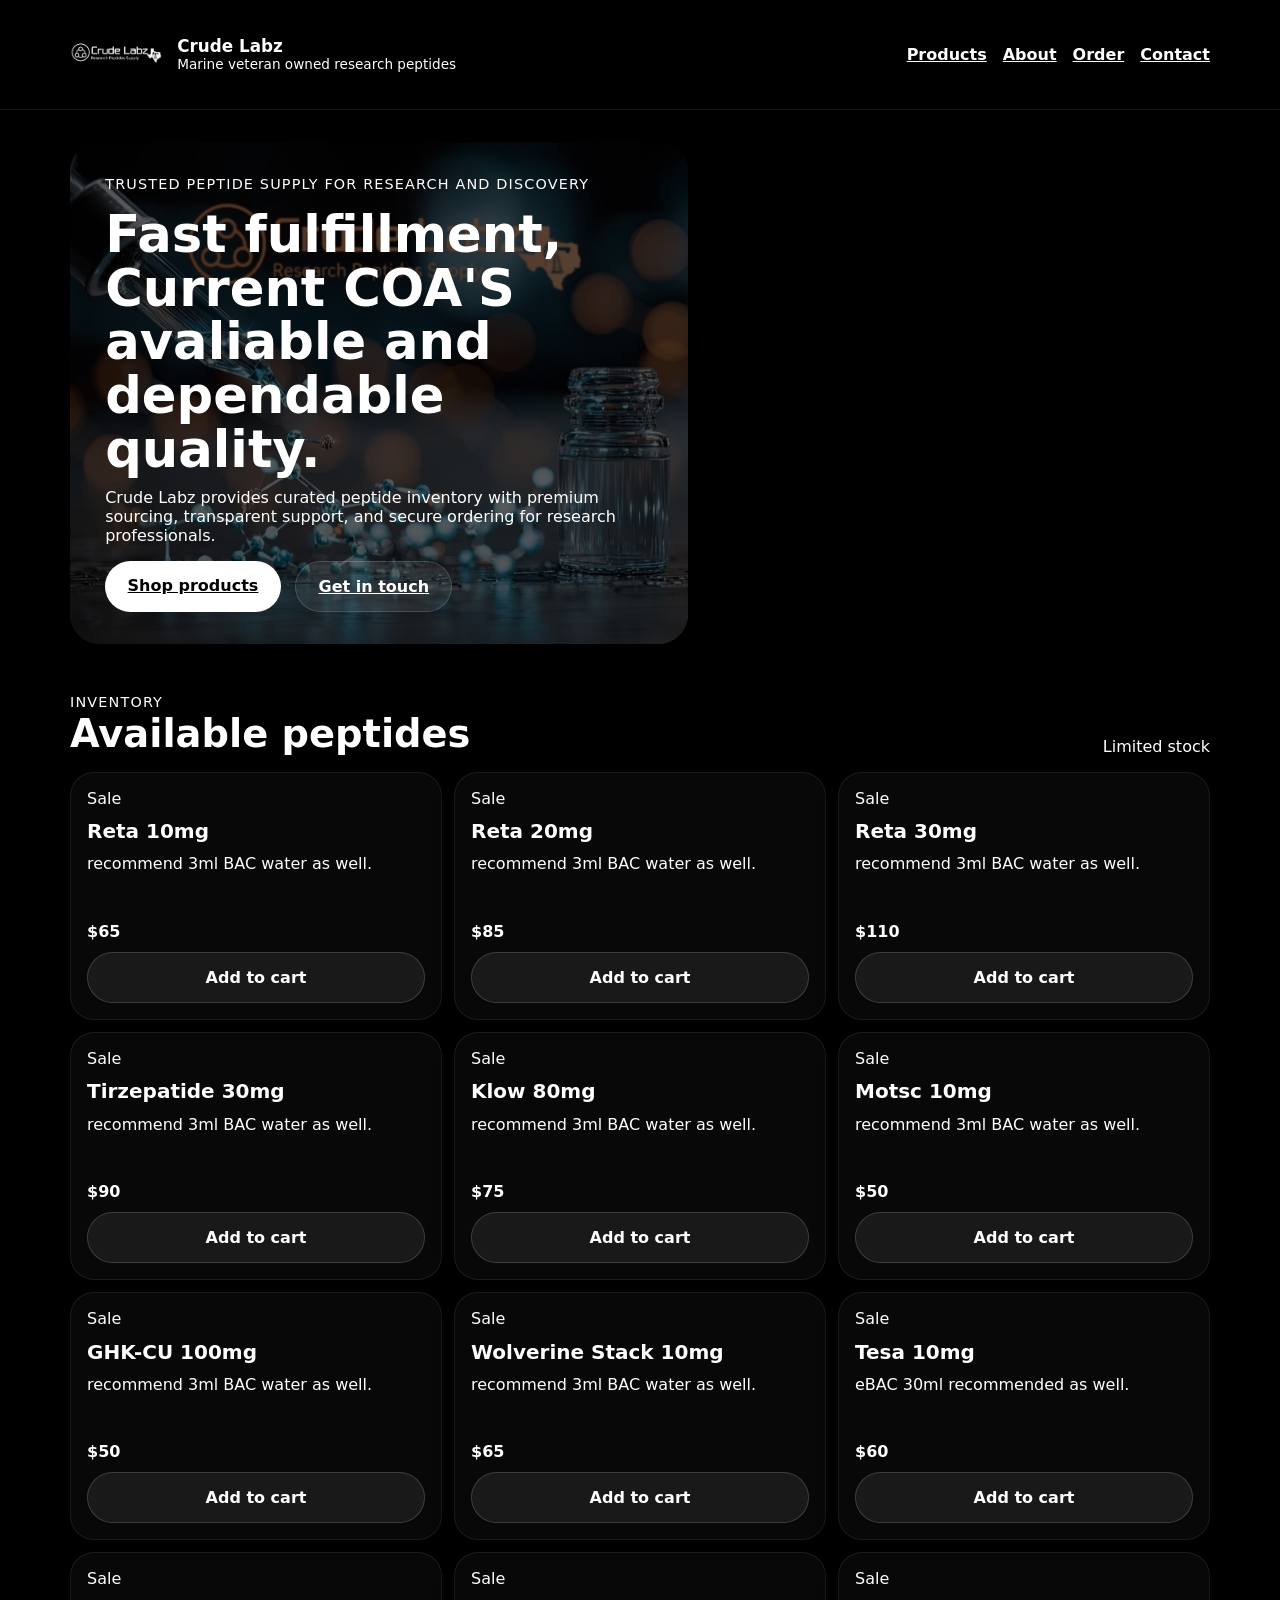
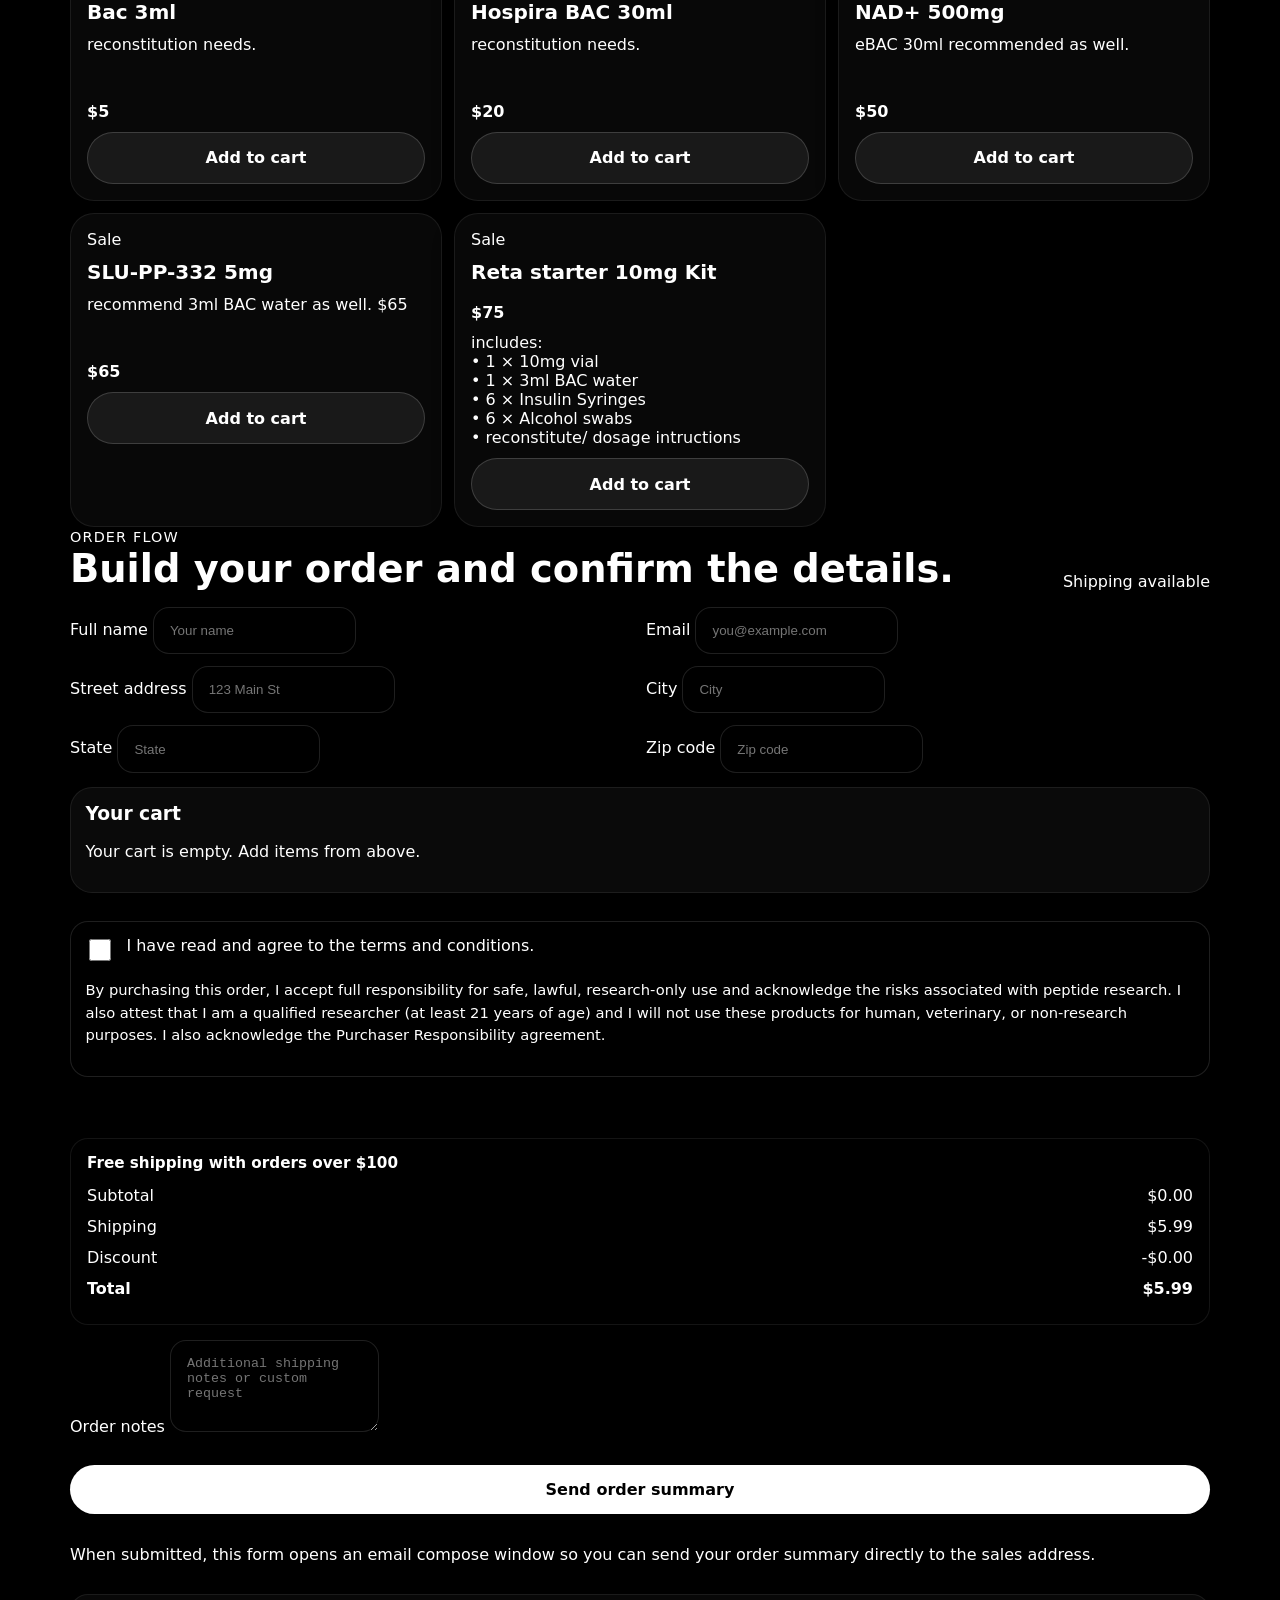
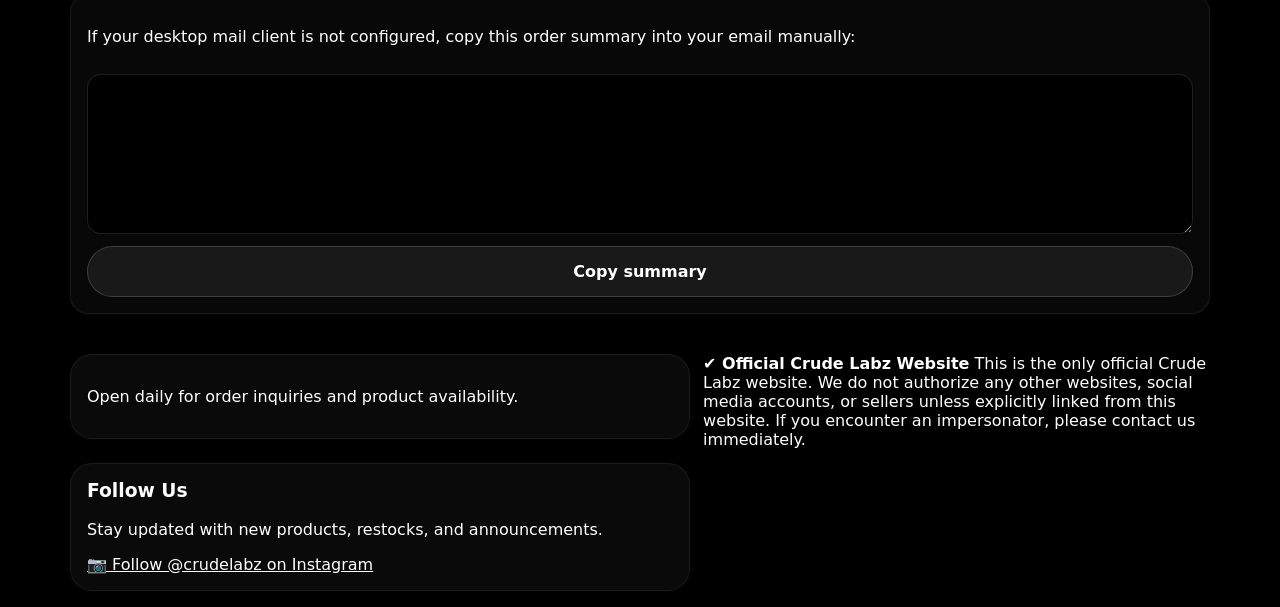
==== index.html @ 879410fb "Update index.html" ====
<!DOCTYPE html>
<html lang="en">
<head>
    <meta charset="UTF-8" />
    <meta name="viewport" content="width=device-width, initial-scale=1.0" />
    <title>Crude Labz</title>
    <link rel="stylesheet" href="./css/style.css" />
    <link rel="icon" href="./favicon.ico" />
</head>
<body>
    <header>
        <div class="container header-inner">
            <div class="brand">
                <img class="logo" src="./images/logo.png" alt="Crude Labz logo" />
                <div>
                    <span>Crude Labz</span>
                    <small>Marine veteran owned research peptides</small>
                </div>
            </div>
            <nav class="site-nav">
                <a href="#products">Products</a>
                <a href="#about">About</a>
                <a href="#order">Order</a>
                <a href="#contact">Contact</a>
            </nav>
        </div>
    </header>

    <div id="cart-notification" class="cart-notification" aria-live="polite"></div>

    <main class="container">
        <section class="hero" id="top">
            <div class="hero-copy">
                <p class="eyebrow">Trusted peptide supply for research and discovery</p>
                <h1>Fast fulfillment, Current COA'S avaliable and dependable quality.</h1>
                <p class="hero-text">Crude Labz provides curated peptide inventory with premium sourcing, transparent support, and secure ordering for research professionals.</p>
                <div class="btn-row">
                    <a class="btn btn-primary" href="#products">Shop products</a>
                    <a class="btn btn-secondary" href="#contact">Get in touch</a>
                </div>
            </div>
        </section>

        <section id="products" class="section-block">
            <div class="section-title">
                <div>
                    <p class="eyebrow">Inventory</p>
                    <h2>Available peptides</h2>
                </div>
                <span class="tag">Limited stock</span>
            </div>
            <div class="products">
                <article class="card">
                    <span class="tag">Sale</span>
                    <h3>Reta 10mg</h3>
                    <p class="product-description">recommend 3ml BAC water as well.</p>
                    <div class="price">$65</div>
                    <button type="button" class="btn btn-secondary add-cart" data-product="Reta 10mg">Add to cart</button>
                </article>
                <article class="card">
                    <span class="tag">Sale</span>
                    <h3>Reta 20mg</h3>
                    <p class="product-description">recommend 3ml BAC water as well.</p>
                    <div class="price">$85</div>
                    <button type="button" class="btn btn-secondary add-cart" data-product="Reta 20mg">Add to cart</button>
                </article>
                <article class="card">
                    <span class="tag">Sale</span>
                    <h3>Reta 30mg</h3>
                    <p class="product-description">recommend 3ml BAC water as well.</p>
                    <div class="price">$110</div>
                    <button type="button" class="btn btn-secondary add-cart" data-product="Reta 30mg">Add to cart</button>
                </article>
                <article class="card">
                    <span class="tag">Sale</span>
                    <h3>Tirzepatide 30mg</h3>
                    <p class="product-description">recommend 3ml BAC water as well.</p>
                    <div class="price">$90</div>
                    <button type="button" class="btn btn-secondary add-cart" data-product="Tirzepatide 30mg">Add to cart</button>
                </article>
                <article class="card">
                    <span class="tag">Sale</span>
                    <h3>Klow 80mg</h3>
                    <p class="product-description">recommend 3ml BAC water as well.</p>
                    <div class="price">$75</div>
                    <button type="button" class="btn btn-secondary add-cart" data-product="Klow 80mg">Add to cart</button>
                </article>
                <article class="card">
                    <span class="tag">Sale</span>
                    <h3>Motsc 10mg</h3>
                    <p class="product-description">recommend 3ml BAC water as well.</p>
                    <div class="price">$50</div>
                    <button type="button" class="btn btn-secondary add-cart" data-product="Motsc 10mg">Add to cart</button>
                </article>
                <article class="card">
                    <span class="tag">Sale</span>
                    <h3>GHK-CU 100mg</h3>
                    <p class="product-description">recommend 3ml BAC water as well.</p>
                    <div class="price">$50</div>
                    <button type="button" class="btn btn-secondary add-cart" data-product="GHK-CU 100mg">Add to cart</button>
                </article>
                <article class="card">
                    <span class="tag">Sale</span>
                    <h3>Wolverine Stack 10mg</h3>
                    <p class="product-description">recommend 3ml BAC water as well.</p>
                    <div class="price">$65</div>
                    <button type="button" class="btn btn-secondary add-cart" data-product="Wolverine Stack 10mg">Add to cart</button>
                </article>
                <article class="card">
                    <span class="tag">Sale</span>
                    <h3>Tesa 10mg</h3>
                    <p class="product-description">eBAC 30ml recommended as well.</p>
                    <div class="price">$60</div>
                    <button type="button" class="btn btn-secondary add-cart" data-product="Tesa 10mg">Add to cart</button>
                </article>
                <article class="card">
                    <span class="tag">Sale</span>
                    <h3>Bac 3ml</h3>
                    <p class="product-description">reconstitution needs.</p>
                    <div class="price">$5</div>
                    <button type="button" class="btn btn-secondary add-cart" data-product="Bac 3ml">Add to cart</button>
                </article>
                <article class="card">
                    <span class="tag">Sale</span>
                    <h3>Hospira BAC 30ml</h3>
                    <p class="product-description">reconstitution needs.</p>
                    <div class="price">$20</div>
                    <button type="button" class="btn btn-secondary add-cart" data-product="Hospira BAC 30ml">Add to cart</button>
                </article>
                <article class="card">
                    <span class="tag">Sale</span>
                    <h3>NAD+ 500mg</h3>
                    <p class="product-description">eBAC 30ml recommended as well.</p>
                    <div class="price">$50</div>
                    <button type="button" class="btn btn-secondary add-cart" data-product="NAD+ 500mg">Add to cart</button>
                </article>
                <article class="card">
                    <span class="tag">Sale</span>
                    <h3>SLU-PP-332 5mg</h3>
                    <p class="product-description">recommend 3ml BAC water as well.

$65</p>
                    <div class="price">$65</div>
                    <button type="button" class="btn btn-secondary add-cart" data-product="SLU-PP-332 5mg">Add to cart</button>
                </article>
                <article class="card">
                    <span class="tag">Sale</span>
                    <h3>Reta starter 10mg Kit</h3>
                    <div class="price">$75</div>
                    <p class="product-description">
                        includes:
                        <br>• 1 × 10mg vial
                        <br>• 1 × 3ml BAC water
                        <br>• 6 × Insulin Syringes
                        <br>• 6 × Alcohol swabs
                        <br>• reconstitute/ dosage intructions
                    </p>
                    <button type="button" class="btn btn-secondary add-cart" data-product="Reta starter 10mg Kit">Add to cart</button>
                </article>
            </div

        <section id="order" class="section-block order-section">
            <div class="section-title">
                <div>
                    <p class="eyebrow">Order flow</p>
                    <h2>Build your order and confirm the details.</h2>
                </div>
                <span class="tag">Shipping available</span>
            </div>
            <form id="order-form" class="order-form">
                <div class="order-grid">
                    <div class="form-group">
                        <label for="customer-name">Full name</label>
                        <input id="customer-name" name="customerName" type="text" placeholder="Your name" required />
                    </div>
                    <div class="form-group">
                        <label for="customer-email">Email</label>
                        <input id="customer-email" name="customerEmail" type="email" placeholder="you@example.com" required />
                    </div>
                    <div class="form-group">
                        <label for="street-address">Street address</label>
                        <input id="street-address" name="streetAddress" type="text" placeholder="123 Main St" required />
                    </div>
                    <div class="form-group">
                        <label for="city">City</label>
                        <input id="city" name="city" type="text" placeholder="City" required />
                    </div>
                    <div class="form-group">
                        <label for="state">State</label>
                        <input id="state" name="state" type="text" placeholder="State" required />
                    </div>
                    <div class="form-group">
                        <label for="zip-code">Zip code</label>
                        <input id="zip-code" name="zipCode" type="text" placeholder="Zip code" required />
                    </div>
                </div>
                <div class="cart-panel">
                    <h3>Your cart</h3>
                    <div id="cart-items" class="cart-items">
                        <p class="empty-cart">Your cart is empty. Add items from above.</p>
                    </div>
                </div>

                <div class="terms-box">
                    <label class="terms-row" for="terms">
                        <input id="terms" name="terms" type="checkbox" />
                        <span>I have read and agree to the terms and conditions.</span>
                    </label>
                    <div class="terms-text">
                        <p>By purchasing this order, I accept full responsibility for safe, lawful, research-only use and acknowledge the risks associated with peptide research. I also attest that I am a qualified researcher (at least 21 years of age) and I will not use these products for human, veterinary, or non-research purposes. I also acknowledge the Purchaser Responsibility agreement.</p>
                    </div>
                </div>
                <p class="form-error" id="form-error"></p>
                <div class="order-summary-panel">
                    <div class="summary-note">Free shipping with orders over $100</div>
                    <div class="summary-row"><span>Subtotal</span><span id="order-subtotal">$0.00</span></div>
                    <div class="summary-row"><span>Shipping</span><span id="order-shipping">$0.00</span></div>
                    <div class="summary-row discount-row"><span>Discount</span><span id="order-discount">-$0.00</span></div>
                    <div class="summary-row total-row"><strong>Total</strong><strong id="order-total">$0.00</strong></div>
                </div>
                <div class="form-group">
                    <label for="order-notes">Order notes</label>
                    <textarea id="order-notes" name="orderNotes" rows="4" placeholder="Additional shipping notes or custom request"></textarea>
                </div>
                <div class="payment-methods order-payment-methods">
                    </div>
                </div>
                <button type="submit" class="btn btn-primary">Send order summary</button>
                <p class="form-help">When submitted, this form opens an email compose window so you can send your order summary directly to the sales address.</p>
                <div id="fallback-summary" class="fallback-summary hidden">
                    <p>If your desktop mail client is not configured, copy this order summary into your email manually:</p>
                    <textarea id="fallback-summary-text" readonly rows="8"></textarea>
                    <button type="button" id="copy-summary" class="btn btn-secondary">Copy summary</button>
                </div>
            </form>
        </section>
    </main>

    <footer id="contact">
        <div class="container footer-grid">
            <div class="footer-card">
                <p>Open daily for order inquiries and product availability.</p>
            </div>
            <div class="official-banner">
                <strong>✔ Official Crude Labz Website</strong>
                <span>
                    This is the only official Crude Labz website. We do not authorize any other websites, social media accounts, or sellers unless explicitly linked from this website. If you encounter an impersonator, please contact us immediately.
                </span>
            </div>
            <div class="footer-card">
                <h3>Follow Us</h3>
                <p>Stay updated with new products, restocks, and announcements.</p>
                <a href="https://www.instagram.com/crudelabz?igsh=MjBhenF2cGtpbXV2" target="_blank" rel="noopener noreferrer" class="instagram-link">
                    📷 Follow @crudelabz on Instagram
                </a>
            </div>
        </div>
    </footer>

    <div id="warningModal" class="warning-modal hidden">
        <div class="warning-content">
            <h2>Important Notice</h2>
            <p>Please acknowledge payment is required to confirm all orders. Orders are not considered confirmed until payment has been received. Please include first and last name on payment note via Cash App or Venmo.</p>
            <div class="warning-buttons">
                <button id="cancelWarning" class="btn">Cancel</button>
                <button id="continueWarning" class="btn btn-primary">I Understand</button>
            </div>
        </div>
    </div>

    <script src="./js/script.js"></script>
</body>
</html>
---- css/style.css ----
:root {
    --bg: #000000;
    --panel: #000000;
    --panel-soft: #000000;
    --text: #ffffff;
    --muted: #ffffff;
    --accent: #ffffff;
    --accent-2: #ffffff;
    --border: rgba(255,255,255,0.12);
    --shadow: rgba(0, 0, 0, 0.45);
}

* {
    box-sizing: border-box;
}

html {
    scroll-behavior: smooth;
}

body {
    margin: 0;
    min-height: 100vh;
    font-family: Inter, system-ui, -apple-system, BlinkMacSystemFont, 'Segoe UI', sans-serif;
    color: var(--text);
    background: #000000;
    text-decoration: none;
}

button {
    border: none;
    cursor: pointer;
    font: inherit;
}

img {
    max-width: 100%;
    display: block;
}

.container {
    width: min(1140px, calc(100% - 2rem));
    margin: 0 auto;
}

.cart-notification {
    position: fixed;
    top: 1rem;
    right: 1rem;
    z-index: 100;
    background: #111111;
    color: #ffffff;
    padding: 0.85rem 1rem;
    border-radius: 999px;
    box-shadow: 0 10px 25px rgba(0, 0, 0, 0.2);
    opacity: 0;
    transform: translateY(-8px);
    pointer-events: none;
    transition: opacity 0.25s ease, transform 0.25s ease;
}

.cart-notification.show {
    opacity: 1;
    transform: translateY(0);
}

header {
    position: sticky;
    top: 0;
    z-index: 20;
    backdrop-filter: blur(18px);
    background: rgba(0, 0, 0, 0.98);
    border-bottom: 1px solid rgba(255,255,255,0.08);
}

.header-inner {
    display: flex;
    align-items: center;
    justify-content: space-between;
    gap: 0.75rem;
    padding: 0.5rem 0;
}

.brand {
    display: flex;
    align-items: center;
    gap: 0.9rem;
}

.brand span {
    display: block;
    font-size: 1.05rem;
    font-weight: 700;
}

.brand small {
    display: block;
    font-size: 0.85rem;
    color: var(--muted);
}

.logo {
    width: 5.8rem;
    height: 5.8rem;
    border-radius: 16px;
    object-fit: contain;
    background: transparent;
}

.site-nav {
    display: flex;
    gap: 1rem;
    flex-wrap: wrap;
}

.site-nav a {
    color: var(--muted);
    font-weight: 600;
    transition: color 0.2s ease;
}

.site-nav a:hover {
    color: var(--text);
}

.hero {
    display: grid;
    grid-template-columns: 1.1fr 0.9fr;
    align-items: center;
    gap: 1rem;
    padding: 2rem 0 1.5rem;
}

.hero-copy {
    position: relative;
    max-width: 640px;
    padding: 2rem 2.2rem;
    border-radius: 30px;
    background: url("../images/background.jpeg") center/cover no-repeat;
    overflow: hidden;
}

.hero-copy::before {
    content: "";
    position: absolute;
    inset: 0;
    background: rgba(0, 0, 0, 0.65);
    pointer-events: none;
}

.hero-copy > * {
    position: relative;
    z-index: 1;
}

.eyebrow {
    display: inline-flex;
    align-items: center;
    gap: 0.5rem;
    margin: 0 0 1rem;
    color: var(--accent);
    font-size: 0.9rem;
    text-transform: uppercase;
    letter-spacing: 0.08em;
}

.hero h1 {
    margin: 0 0 0.7rem;
    font-size: clamp(2.4rem, 4vw, 3.8rem);
    line-height: 1.05;
}

.hero-text {
    margin: 0 0 1rem;
    max-width: 42rem;
    color: var(--text);
    font-size: 1rem;
}

.hero-panel {
    position: relative;
    background: #000000;
    border: 1px solid rgba(255,255,255,0.08);
    border-radius: 28px;
    box-shadow: 0 24px 80px rgba(0,0,0,0.3);
    overflow: hidden;
}

.hero-panel-inner {
    padding: 1.2rem;
}

.hero-panel h2 {
    margin-top: 0;
    margin-bottom: 0.8rem;
    font-size: 1.35rem;
}

.hero-panel ul {
    margin: 0;
    padding-left: 1.1rem;
    color: var(--text);
    list-style: disc;
    display: grid;
    gap: 0.6rem;
}

.btn-row {
    display: flex;
    flex-wrap: wrap;
    gap: 0.9rem;
}

.btn {
    padding: 0.95rem 1.4rem;
    border-radius: 999px;
    font-weight: 700;
    transition: transform 0.2s ease, background 0.2s ease, color 0.2s ease;
}

.btn:hover {
    transform: translateY(-2px);
}

.btn-primary {
    background: #ffffff;
    color: #000000;
    box-shadow: none;
}

.btn-secondary {
    border: 1px solid rgba(255,255,255,0.16);
    background: rgba(255,255,255,0.07);
    color: var(--text);
}

.section-block {
    padding: 1.5rem 0;
}

.section-title {
    display: flex;
    justify-content: space-between;
    align-items: flex-end;
    gap: 0.65rem;
    margin-bottom: 1rem;
}

.section-title h2 {
    margin: 0;
    font-size: clamp(2rem, 3vw, 2.8rem);
}

.section-title p {
    margin: 0;
    color: var(--muted);
}

.products {
    display: grid;
    grid-template-columns: repeat(3, minmax(0, 1fr));
    gap: 0.75rem;
}

.card {
    background: rgba(255,255,255,0.03);
    border: 1px solid rgba(255,255,255,0.08);
    border-radius: 24px;
    padding: 1rem;
    box-shadow: 0 12px 26px rgba(0,0,0,0.14);
    display: flex;
    flex-direction: column;
    gap: 0.7rem;
}

.card h3 {
    margin: 0;
    font-size: 1.25rem;
}

.price {
    color: var(--accent);
    font-weight: 700;
    margin: 0.5rem 0 0;
}

.card p {
    color: var(--text);
    margin: 0;
    min-height: 3rem;
}

.info-grid {
    display: grid;
    grid-template-columns: repeat(2, minmax(0, 1fr));
    gap: 0.75rem;
}

.info-card {
    background: rgba(255,255,255,0.03);
    border: 1px solid rgba(255,255,255,0.08);
    border-radius: 22px;
    padding: 1rem;
    min-height: 160px;
}

.info-card h3 {
    margin-top: 0;
}

.order-section {
    background: rgba(255,255,255,0.02);
    border: 1px solid rgba(255,255,255,0.08);
    border-radius: 28px;
    padding: 1.2rem;
}

.order-form {
    display: grid;
    gap: 0.9rem;
}

.order-grid {
    display: grid;
    grid-template-columns: repeat(2, minmax(0, 1fr));
    gap: 0.75rem;
}

.cart-grid {
    display: grid;
    grid-template-columns: 1.3fr 0.9fr;
    gap: 1rem;
}

.cart-panel {
    background: rgba(255,255,255,0.04);
    border: 1px solid rgba(255,255,255,0.08);
    border-radius: 22px;
    padding: 0.9rem;
}

.cart-panel h3 {
    margin-top: 0;
}

.cart-item {
    background: #000000;
    border: 1px solid rgba(255,255,255,0.07);
    padding: 1rem;
}

.cart-item-controls {
    display: flex;
    align-items: center;
    gap: 0.5rem;
    flex-wrap: wrap;
}

.cart-item button,
.btn.secondary-action {
    width: auto;
    min-width: 42px;
    padding: 0.75rem 1rem;
    border-radius: 14px;
}

input,
textarea,
select {
    background: #000000;
    border: 1px solid rgba(255,255,255,0.12);
    border-radius: 16px;
    color: var(--text);
    padding: 0.95rem 1rem;
}

textarea {
    resize: vertical;
}

input:focus,
textarea:focus,
select:focus {
    outline: none;
    border-color: #ffffff;
    box-shadow: 0 0 0 2px rgba(255, 255, 255, 0.12);
}

.terms-box {
    margin-top: 0.85rem;
    background: #000000;
    border: 1px solid rgba(255,255,255,0.12);
    border-radius: 18px;
    padding: 0.9rem;
}

.terms-row {
    display: flex;
    align-items: flex-start;
    gap: 0.75rem;
}

.terms-row input {
    width: 22px;
    height: 22px;
    accent-color: #ffffff;
}

.terms-text {
    color: var(--text);
    font-size: 0.92rem;
    line-height: 1.55;
    margin-top: 0.8rem;
}

.warning-modal {
    position: fixed;
    inset: 0;
    z-index: 1000;
    display: flex;
    align-items: center;
    justify-content: center;
    padding: 1rem;
    background: rgba(0, 0, 0, 0.84);
}

.warning-content {
    width: min(100%, 34rem);
    background: #000000;
    border: 1px solid rgba(255, 255, 255, 0.16);
    border-radius: 24px;
    padding: 1.5rem;
    box-shadow: 0 20px 60px rgba(0, 0, 0, 0.45);
}

.warning-buttons {
    display: flex;
    flex-wrap: wrap;
    gap: 0.75rem;
    margin-top: 1.25rem;
}

.hidden {
    display: none;
}

.fallback-summary {
    background: rgba(255,255,255,0.03);
    border: 1px solid rgba(255,255,255,0.08);
    border-radius: 18px;
    padding: 1rem;
    display: grid;
    gap: 0.75rem;
}

.fallback-summary textarea {
    width: 100%;
    min-height: 10rem;
    background: #000000;
    border: 1px solid rgba(255,255,255,0.12);
    border-radius: 14px;
    color: var(--text);
    padding: 1rem;
}

.order-summary-panel {
    background: #000000;
    border: 1px solid rgba(255,255,255,0.08);
    border-radius: 18px;
    padding: 0.9rem 1rem;
}

.summary-note {
    color: var(--text);
    font-size: 0.95rem;
    font-weight: 600;
    margin-bottom: 0.9rem;
}

.summary-row {
    display: flex;
    justify-content: space-between;
    gap: 1rem;
    color: var(--text);
    margin-bottom: 0.75rem;
}

.total-row {
    color: var(--text);
    font-weight: 700;
}

.footer-grid {
    display: grid;
    grid-template-columns: 1.1fr 0.9fr;
    gap: 0.85rem;
    align-items: start;
    padding: 1rem 0;
}

.footer-card {
    background: rgba(255,255,255,0.04);
    border: 1px solid rgba(255,255,255,0.07);
    border-radius: 22px;
    padding: 1rem;
}

.footer-card h3 {
    margin-top: 0;
}

.footer-card a {
    color: var(--accent);
}

.payment-grid {
    display: grid;
    grid-template-columns: repeat(3, minmax(0, 1fr));
    gap: 0.7rem;
}

.payment-card {
    background: #000000;
    border: 1px solid rgba(255,255,255,0.08);
    border-radius: 16px;
    padding: 1.15rem;
    display: flex;
    flex-direction: column;
    justify-content: center;
    align-items: center;
    gap: 0.75rem;
}

.payment-card-image {
    width: 100%;
    max-width: 10rem;
    height: auto;
    object-fit: contain;
    border-radius: 18px;
}

.payment-name {
    margin: 0;
    color: var(--text);
    font-size: 0.95rem;
    text-align: center;
    font-weight: 600;
}

@media (max-width: 980px) {
    .hero,
    .footer-grid {
        grid-template-columns: 1fr;
    }

    .header-inner {
        flex-direction: column;
        align-items: flex-start;
    }

    .site-nav {
        width: 100%;
        justify-content: flex-start;
    }
}

@media (max-width: 760px) {
    .section-title {
        flex-direction: column;
        align-items: flex-start;
    }

    .products,
    .info-grid,
    .order-grid,
    .payment-grid {
        grid-template-columns: 1fr;
    }

    .hero h1 {
        font-size: 2.8rem;
    }
}
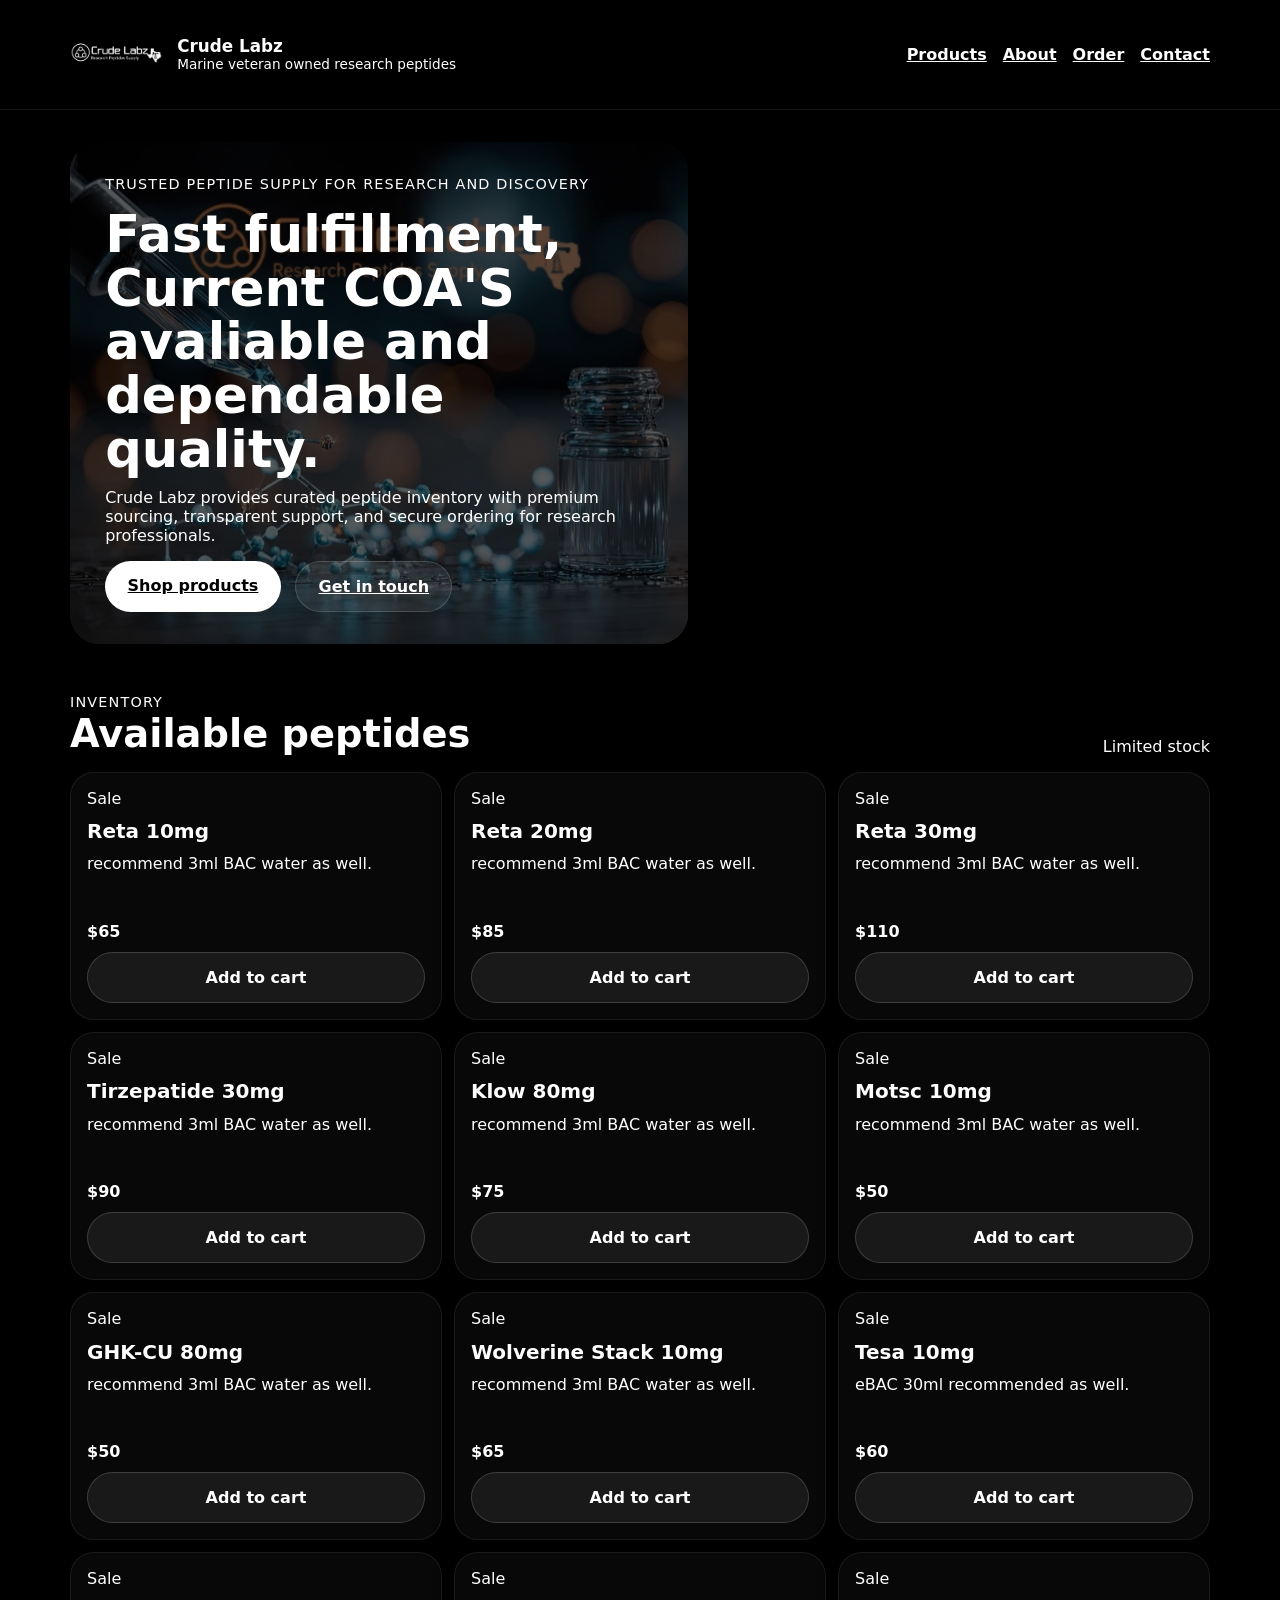
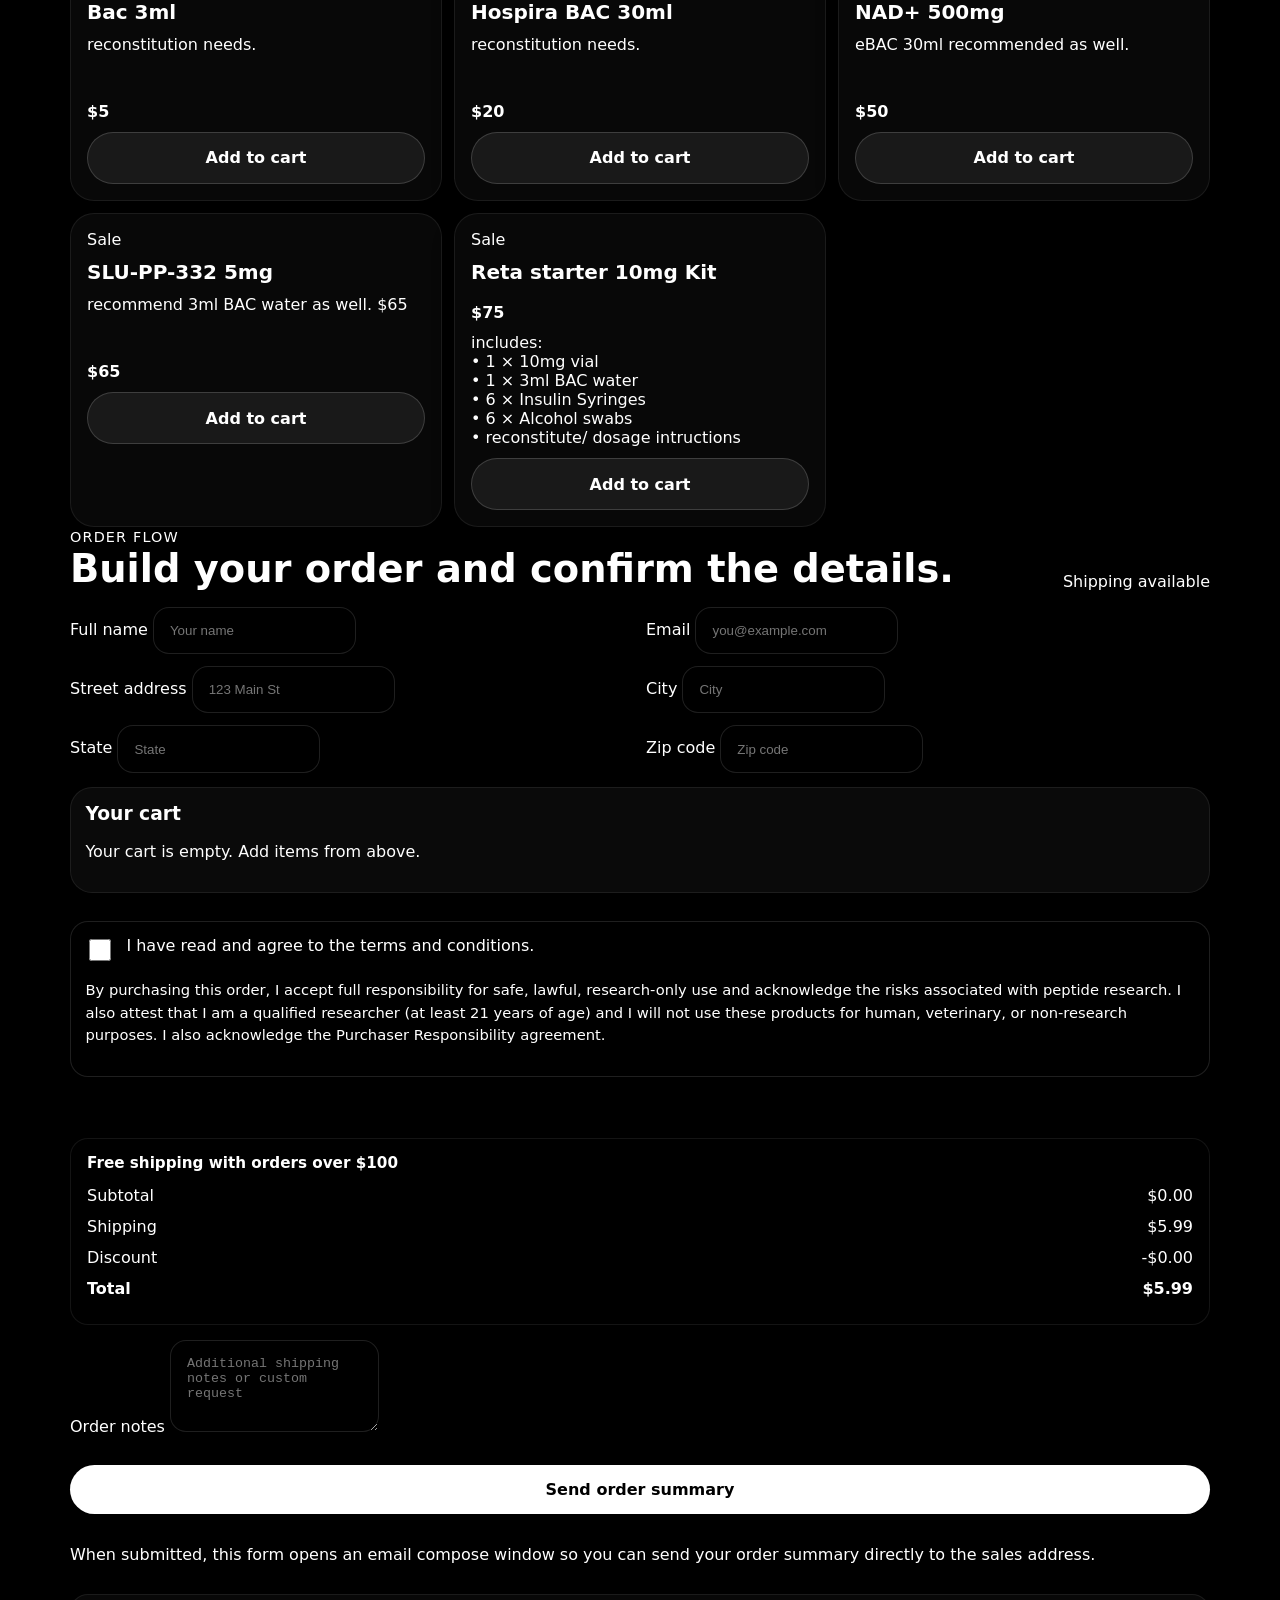
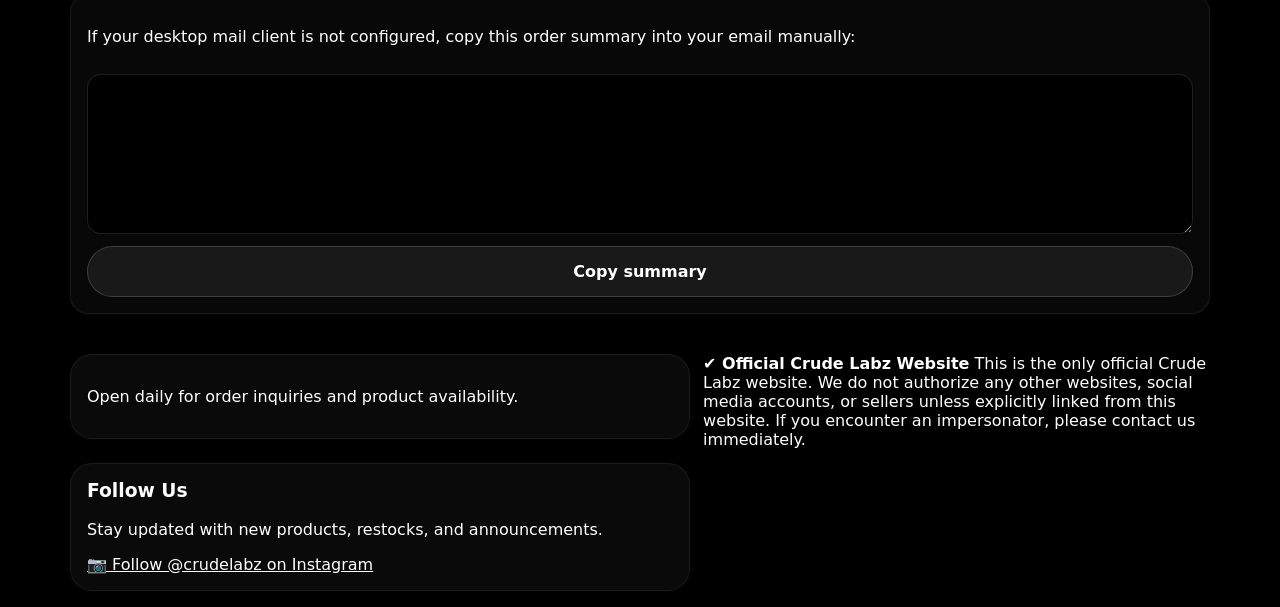
==== commit 415f2721: "Fix HTML encoding issues in index.html" ====
--- a/index.html
+++ b/index.html
@@ -94,7 +94,7 @@
                 </article>
                 <article class="card">
                     <span class="tag">Sale</span>
-                    <h3>GHK-CU 100mg</h3>
+                    <h3>GHK-CU 80mg</h3>
                     <p class="product-description">recommend 3ml BAC water as well.</p>
                     <div class="price">$50</div>
                     <button type="button" class="btn btn-secondary add-cart" data-product="GHK-CU 100mg">Add to cart</button>
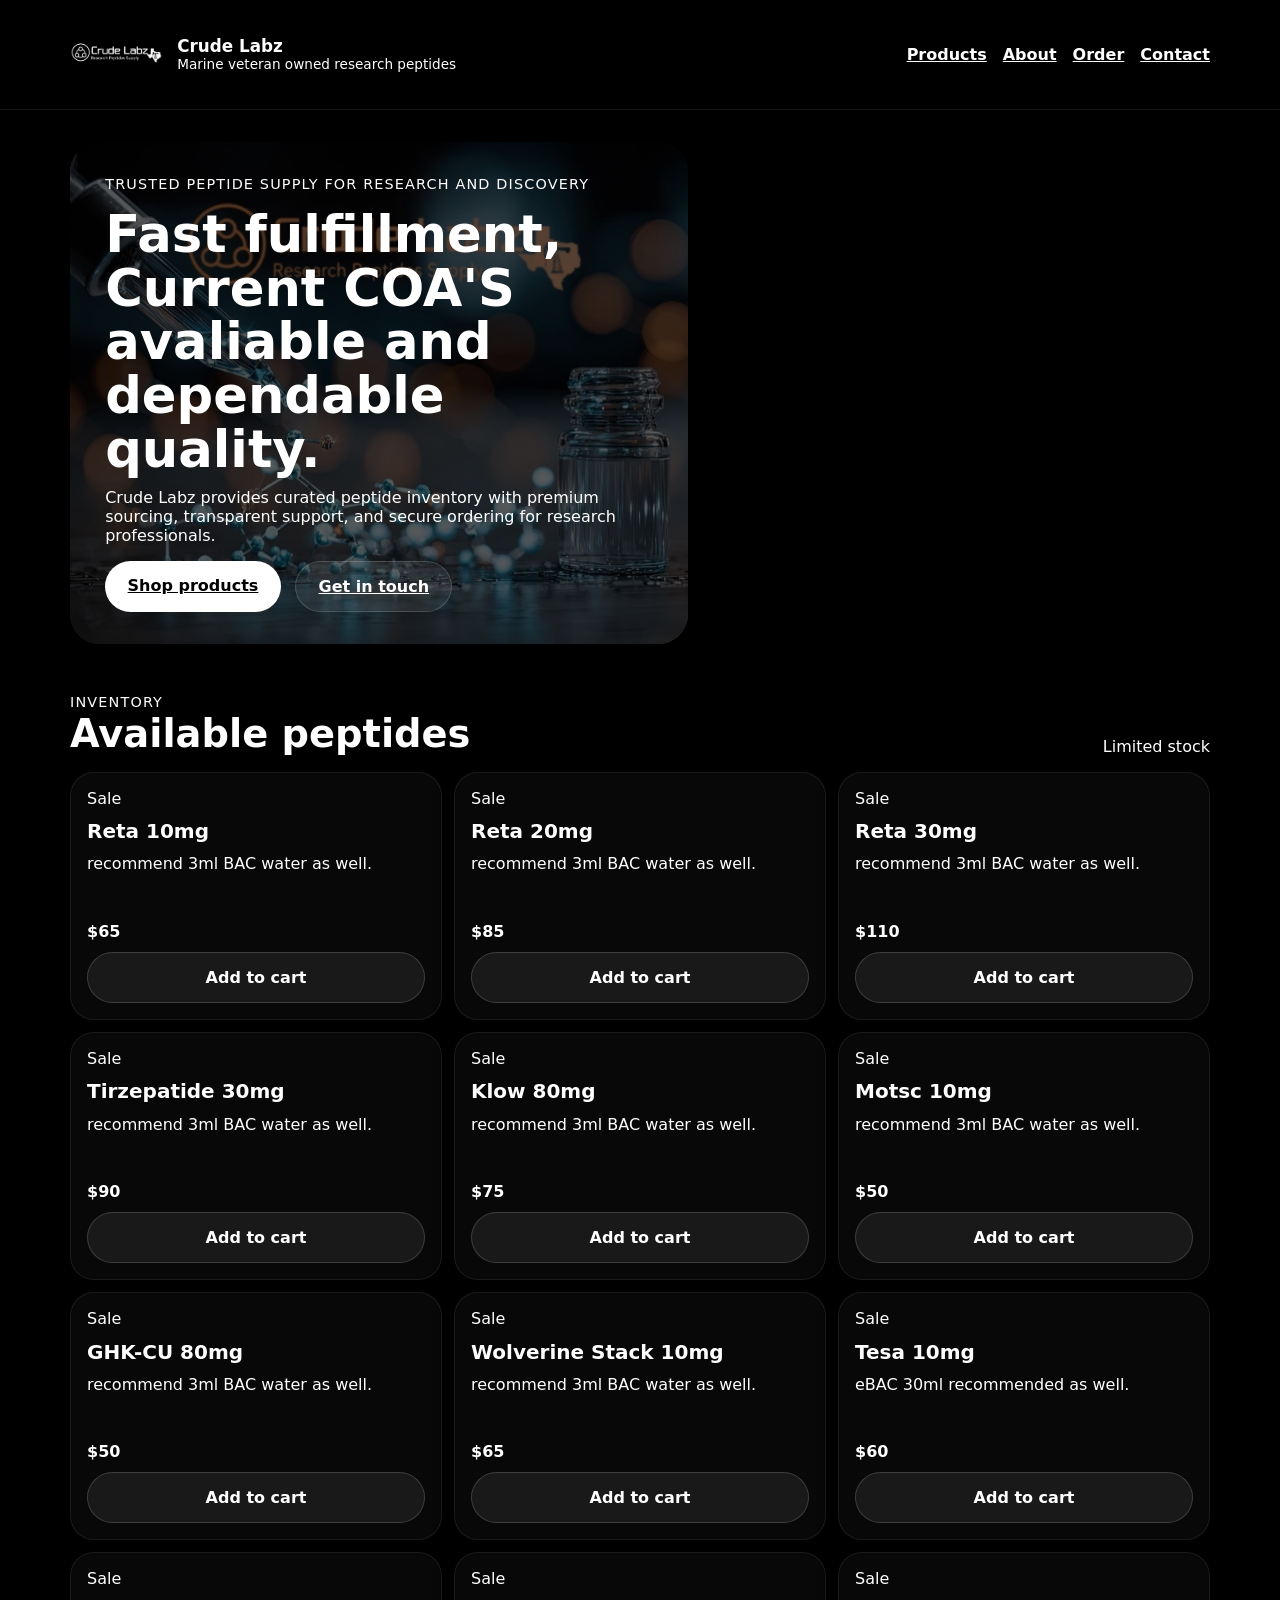
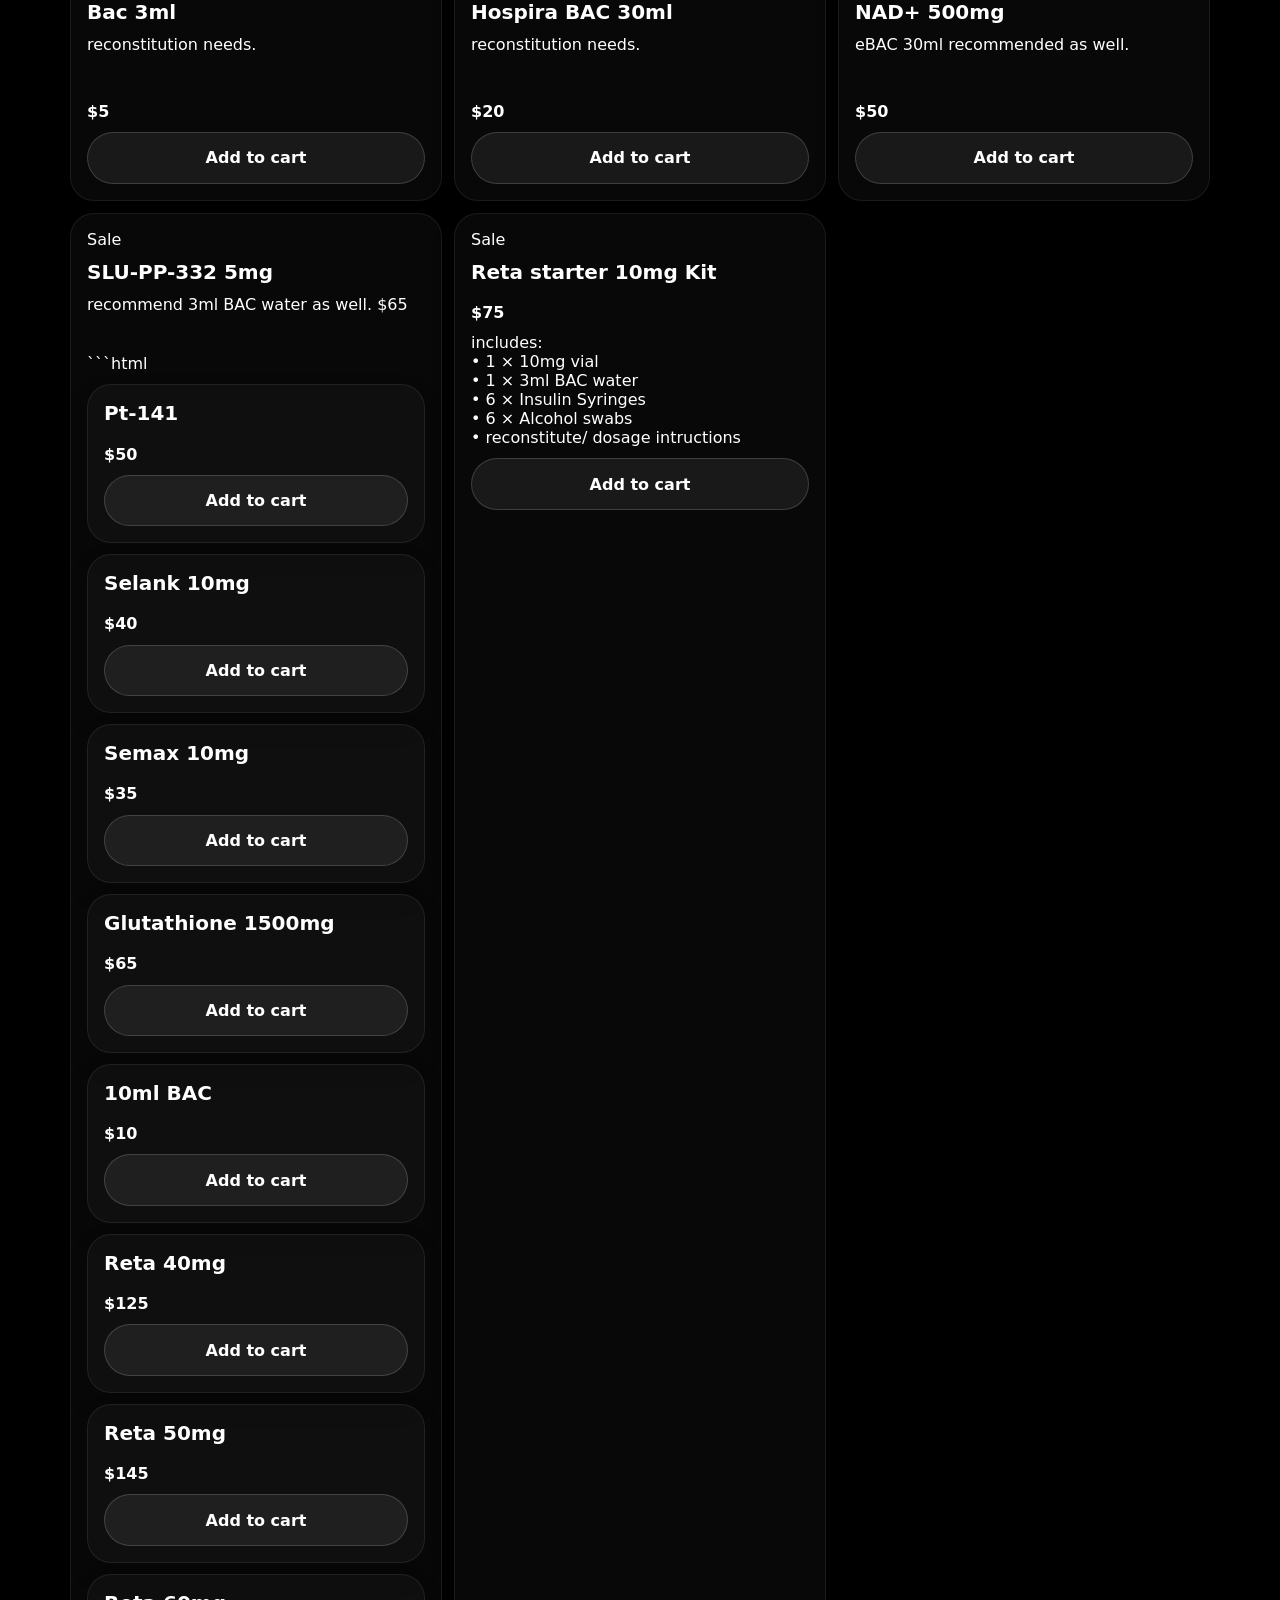
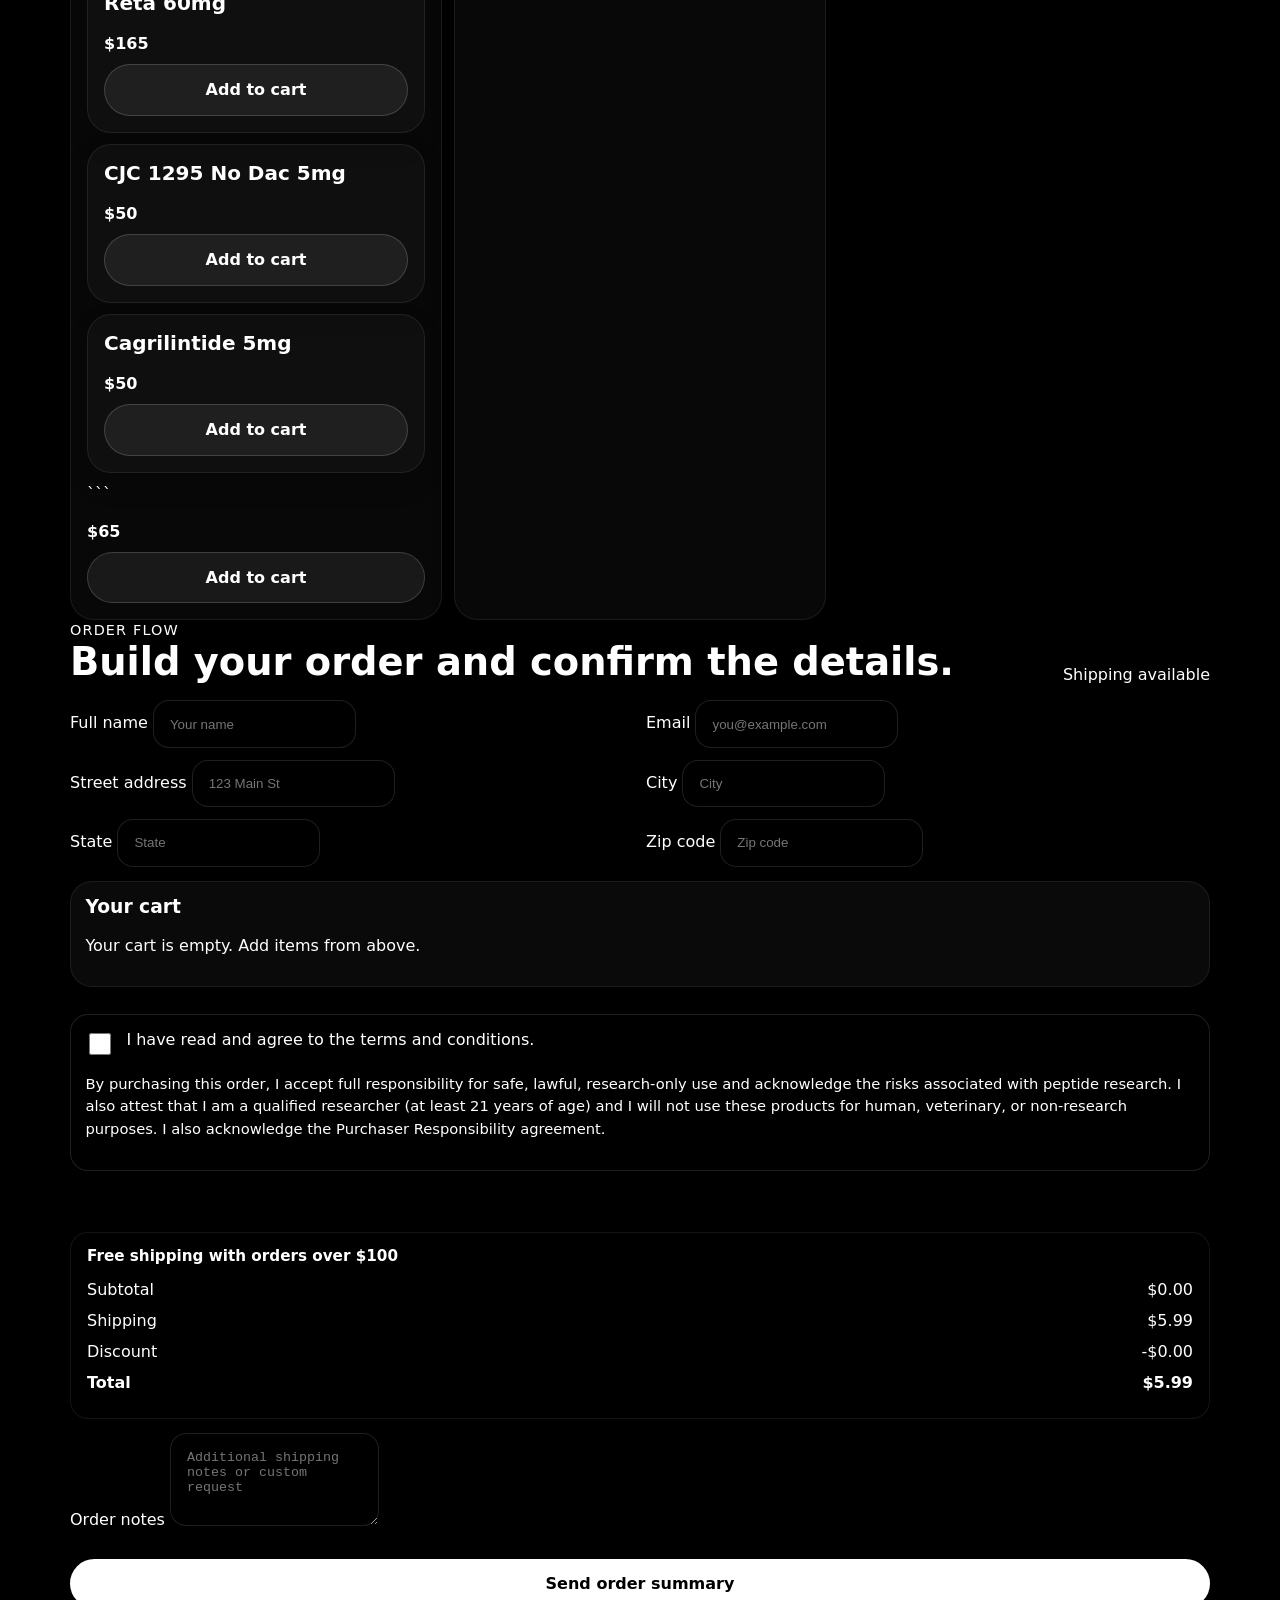
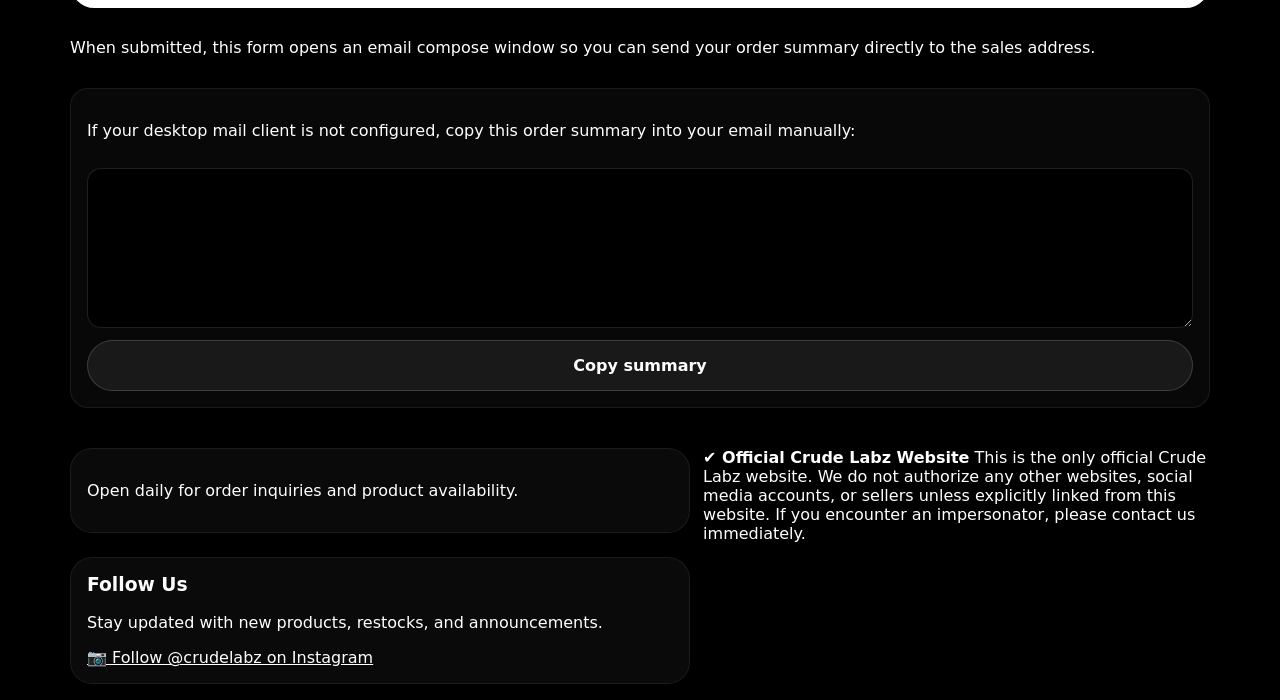
==== commit da0d0969: "Refactor index.html for improved structure and content" ====
--- a/index.html
+++ b/index.html
@@ -140,6 +140,68 @@
                     <p class="product-description">recommend 3ml BAC water as well.
 
 $65</p>
+                    ```html
+<article class="card">
+    <h3>Pt-141</h3>
+    <div class="price">$50</div>
+    <button type="button" class="btn btn-secondary add-cart" data-product="Pt-141">Add to cart</button>
+</article>
+
+<article class="card">
+    <h3>Selank 10mg</h3>
+    <div class="price">$40</div>
+    <button type="button" class="btn btn-secondary add-cart" data-product="Selank 10mg">Add to cart</button>
+</article>
+
+<article class="card">
+    <h3>Semax 10mg</h3>
+    <div class="price">$35</div>
+    <button type="button" class="btn btn-secondary add-cart" data-product="Semax 10mg">Add to cart</button>
+</article>
+
+<article class="card">
+    <h3>Glutathione 1500mg</h3>
+    <div class="price">$65</div>
+    <button type="button" class="btn btn-secondary add-cart" data-product="Glutathione 1500mg">Add to cart</button>
+</article>
+
+<article class="card">
+    <h3>10ml BAC</h3>
+    <div class="price">$10</div>
+    <button type="button" class="btn btn-secondary add-cart" data-product="10ml BAC">Add to cart</button>
+</article>
+
+<article class="card">
+    <h3>Reta 40mg</h3>
+    <div class="price">$125</div>
+    <button type="button" class="btn btn-secondary add-cart" data-product="Reta 40mg">Add to cart</button>
+</article>
+
+<article class="card">
+    <h3>Reta 50mg</h3>
+    <div class="price">$145</div>
+    <button type="button" class="btn btn-secondary add-cart" data-product="Reta 50mg">Add to cart</button>
+</article>
+
+<article class="card">
+    <h3>Reta 60mg</h3>
+    <div class="price">$165</div>
+    <button type="button" class="btn btn-secondary add-cart" data-product="Reta 60mg">Add to cart</button>
+</article>
+
+<article class="card">
+    <h3>CJC 1295 No Dac 5mg</h3>
+    <div class="price">$50</div>
+    <button type="button" class="btn btn-secondary add-cart" data-product="CJC 1295 No Dac 5mg">Add to cart</button>
+</article>
+
+<article class="card">
+    <h3>Cagrilintide 5mg</h3>
+    <div class="price">$50</div>
+    <button type="button" class="btn btn-secondary add-cart" data-product="Cagrilintide 5mg">Add to cart</button>
+</article>
+```
+
                     <div class="price">$65</div>
                     <button type="button" class="btn btn-secondary add-cart" data-product="SLU-PP-332 5mg">Add to cart</button>
                 </article>
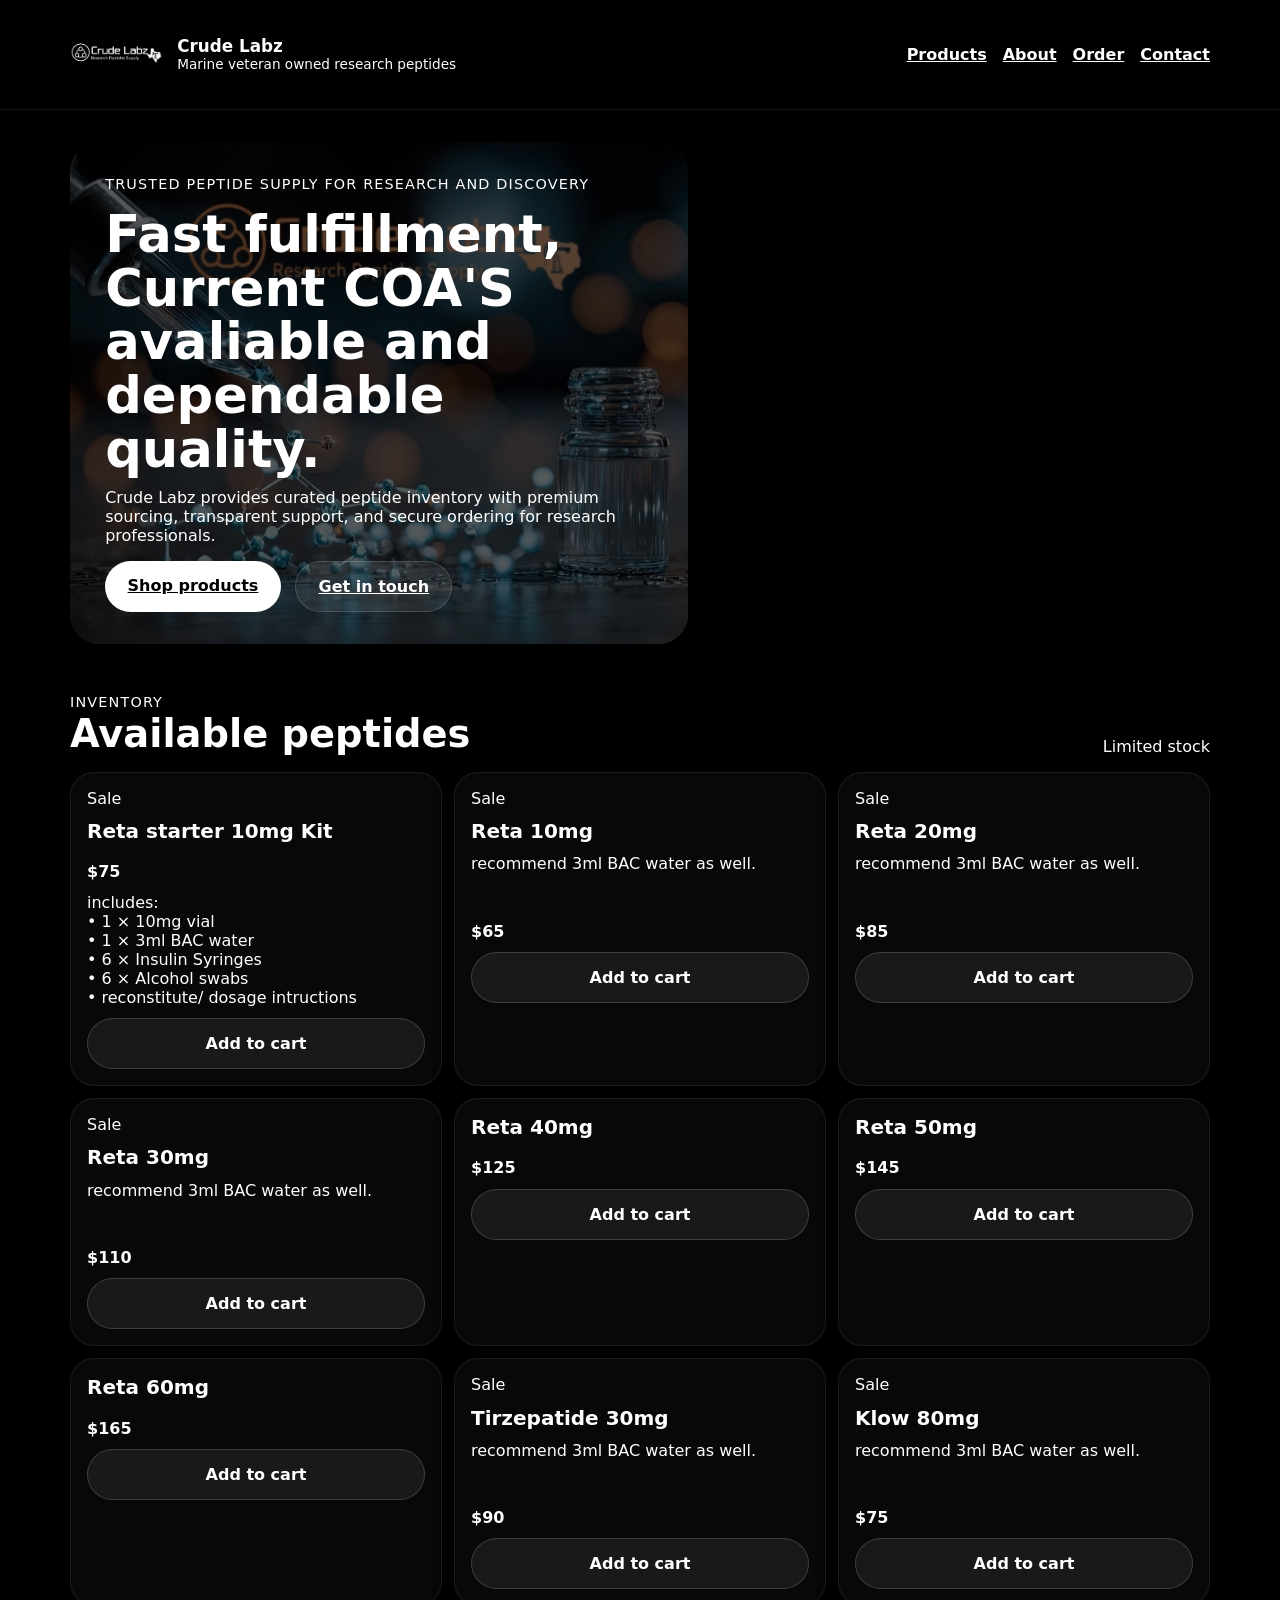
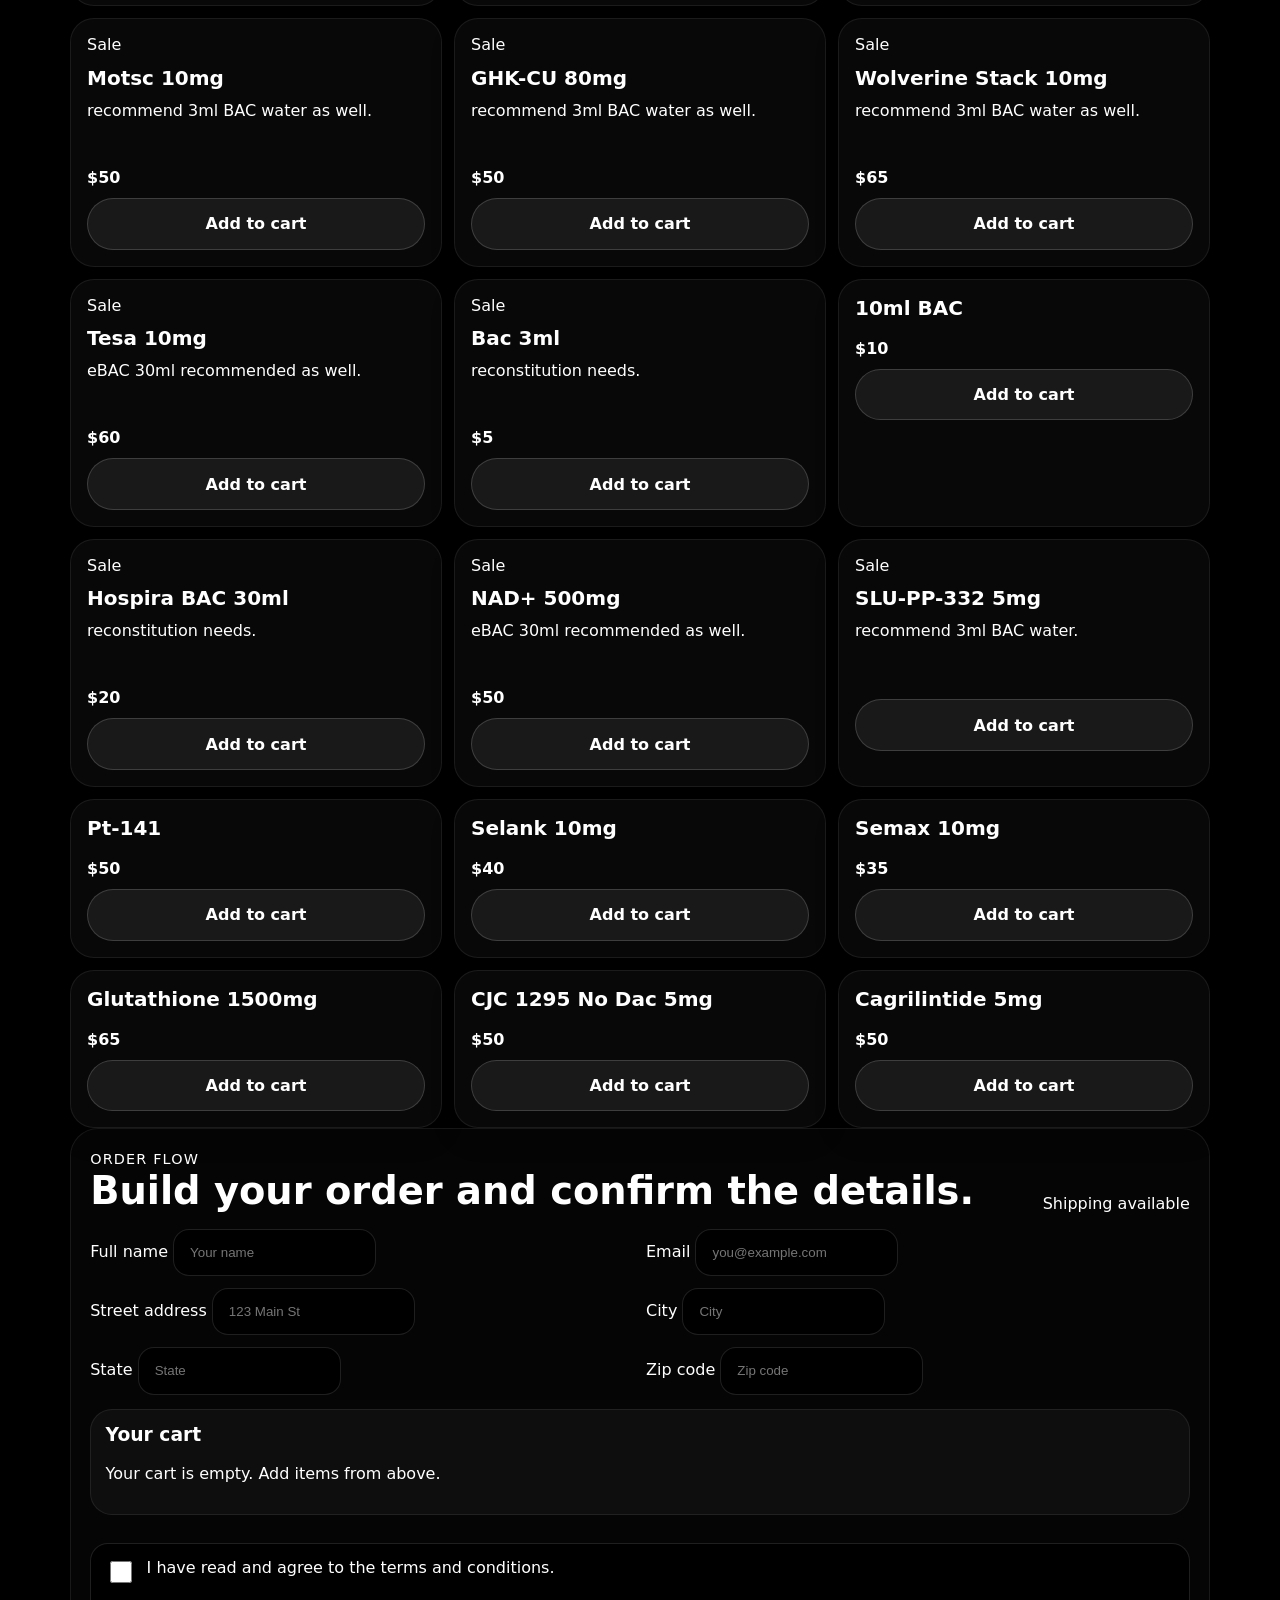
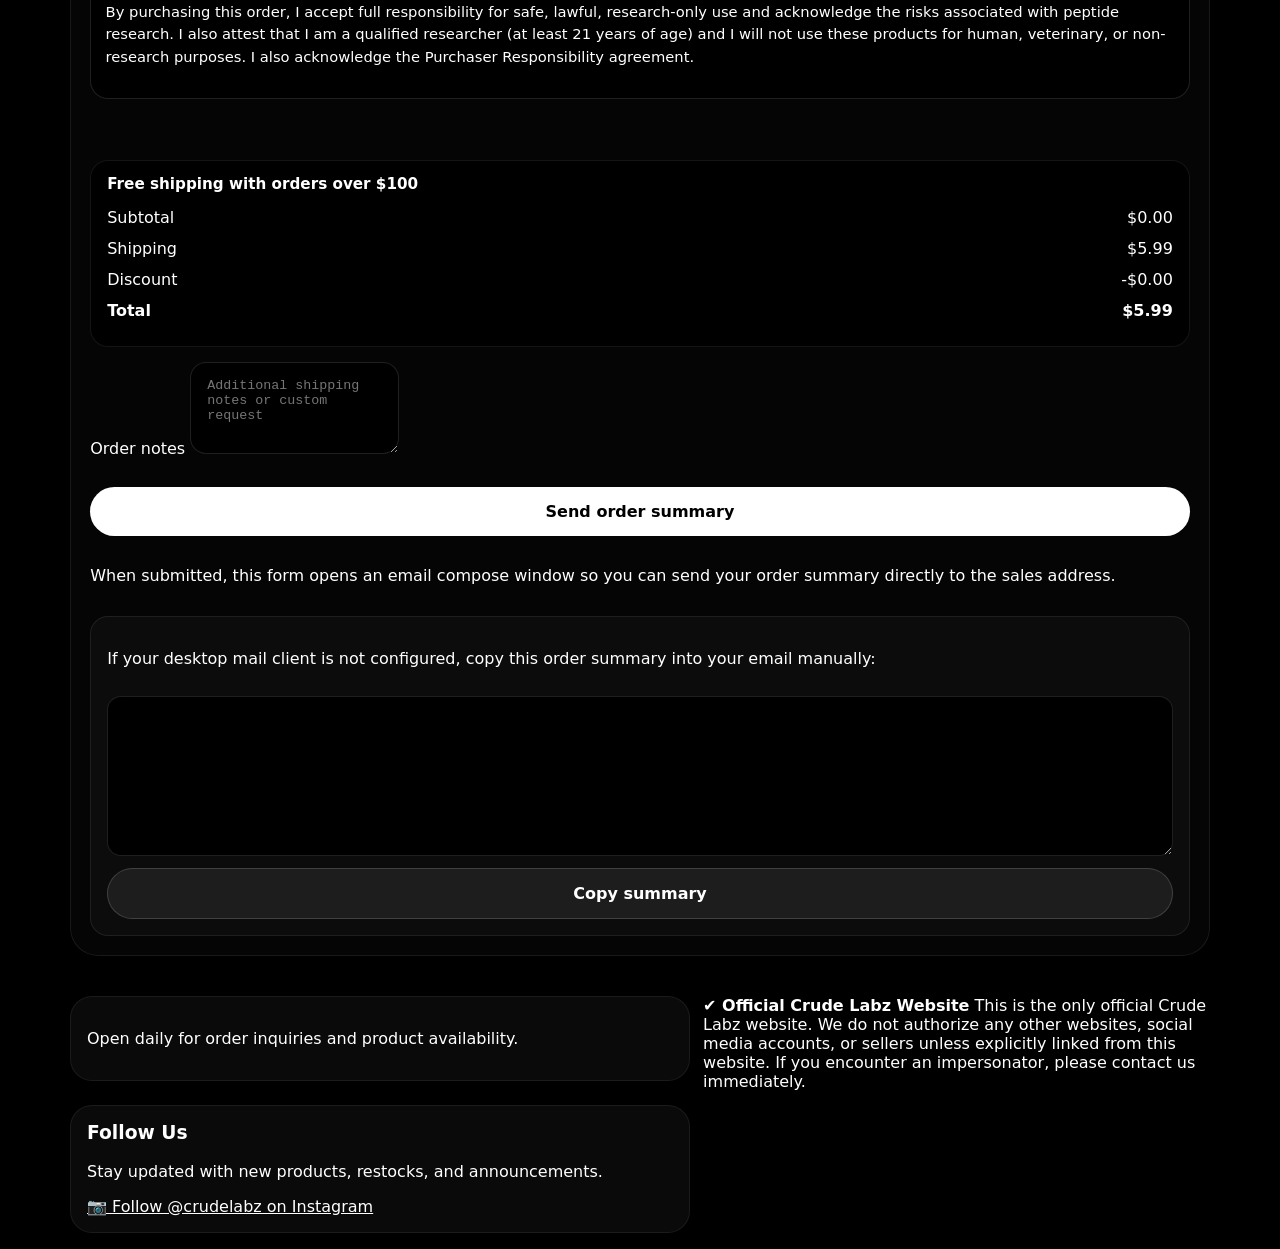
==== commit b7b2524b: "Change 'Hello World' to 'Goodbye World'" ====
--- a/index.html
+++ b/index.html
@@ -52,161 +52,6 @@
             <div class="products">
                 <article class="card">
                     <span class="tag">Sale</span>
-                    <h3>Reta 10mg</h3>
-                    <p class="product-description">recommend 3ml BAC water as well.</p>
-                    <div class="price">$65</div>
-                    <button type="button" class="btn btn-secondary add-cart" data-product="Reta 10mg">Add to cart</button>
-                </article>
-                <article class="card">
-                    <span class="tag">Sale</span>
-                    <h3>Reta 20mg</h3>
-                    <p class="product-description">recommend 3ml BAC water as well.</p>
-                    <div class="price">$85</div>
-                    <button type="button" class="btn btn-secondary add-cart" data-product="Reta 20mg">Add to cart</button>
-                </article>
-                <article class="card">
-                    <span class="tag">Sale</span>
-                    <h3>Reta 30mg</h3>
-                    <p class="product-description">recommend 3ml BAC water as well.</p>
-                    <div class="price">$110</div>
-                    <button type="button" class="btn btn-secondary add-cart" data-product="Reta 30mg">Add to cart</button>
-                </article>
-                <article class="card">
-                    <span class="tag">Sale</span>
-                    <h3>Tirzepatide 30mg</h3>
-                    <p class="product-description">recommend 3ml BAC water as well.</p>
-                    <div class="price">$90</div>
-                    <button type="button" class="btn btn-secondary add-cart" data-product="Tirzepatide 30mg">Add to cart</button>
-                </article>
-                <article class="card">
-                    <span class="tag">Sale</span>
-                    <h3>Klow 80mg</h3>
-                    <p class="product-description">recommend 3ml BAC water as well.</p>
-                    <div class="price">$75</div>
-                    <button type="button" class="btn btn-secondary add-cart" data-product="Klow 80mg">Add to cart</button>
-                </article>
-                <article class="card">
-                    <span class="tag">Sale</span>
-                    <h3>Motsc 10mg</h3>
-                    <p class="product-description">recommend 3ml BAC water as well.</p>
-                    <div class="price">$50</div>
-                    <button type="button" class="btn btn-secondary add-cart" data-product="Motsc 10mg">Add to cart</button>
-                </article>
-                <article class="card">
-                    <span class="tag">Sale</span>
-                    <h3>GHK-CU 80mg</h3>
-                    <p class="product-description">recommend 3ml BAC water as well.</p>
-                    <div class="price">$50</div>
-                    <button type="button" class="btn btn-secondary add-cart" data-product="GHK-CU 100mg">Add to cart</button>
-                </article>
-                <article class="card">
-                    <span class="tag">Sale</span>
-                    <h3>Wolverine Stack 10mg</h3>
-                    <p class="product-description">recommend 3ml BAC water as well.</p>
-                    <div class="price">$65</div>
-                    <button type="button" class="btn btn-secondary add-cart" data-product="Wolverine Stack 10mg">Add to cart</button>
-                </article>
-                <article class="card">
-                    <span class="tag">Sale</span>
-                    <h3>Tesa 10mg</h3>
-                    <p class="product-description">eBAC 30ml recommended as well.</p>
-                    <div class="price">$60</div>
-                    <button type="button" class="btn btn-secondary add-cart" data-product="Tesa 10mg">Add to cart</button>
-                </article>
-                <article class="card">
-                    <span class="tag">Sale</span>
-                    <h3>Bac 3ml</h3>
-                    <p class="product-description">reconstitution needs.</p>
-                    <div class="price">$5</div>
-                    <button type="button" class="btn btn-secondary add-cart" data-product="Bac 3ml">Add to cart</button>
-                </article>
-                <article class="card">
-                    <span class="tag">Sale</span>
-                    <h3>Hospira BAC 30ml</h3>
-                    <p class="product-description">reconstitution needs.</p>
-                    <div class="price">$20</div>
-                    <button type="button" class="btn btn-secondary add-cart" data-product="Hospira BAC 30ml">Add to cart</button>
-                </article>
-                <article class="card">
-                    <span class="tag">Sale</span>
-                    <h3>NAD+ 500mg</h3>
-                    <p class="product-description">eBAC 30ml recommended as well.</p>
-                    <div class="price">$50</div>
-                    <button type="button" class="btn btn-secondary add-cart" data-product="NAD+ 500mg">Add to cart</button>
-                </article>
-                <article class="card">
-                    <span class="tag">Sale</span>
-                    <h3>SLU-PP-332 5mg</h3>
-                    <p class="product-description">recommend 3ml BAC water as well.
-
-$65</p>
-                    ```html
-<article class="card">
-    <h3>Pt-141</h3>
-    <div class="price">$50</div>
-    <button type="button" class="btn btn-secondary add-cart" data-product="Pt-141">Add to cart</button>
-</article>
-
-<article class="card">
-    <h3>Selank 10mg</h3>
-    <div class="price">$40</div>
-    <button type="button" class="btn btn-secondary add-cart" data-product="Selank 10mg">Add to cart</button>
-</article>
-
-<article class="card">
-    <h3>Semax 10mg</h3>
-    <div class="price">$35</div>
-    <button type="button" class="btn btn-secondary add-cart" data-product="Semax 10mg">Add to cart</button>
-</article>
-
-<article class="card">
-    <h3>Glutathione 1500mg</h3>
-    <div class="price">$65</div>
-    <button type="button" class="btn btn-secondary add-cart" data-product="Glutathione 1500mg">Add to cart</button>
-</article>
-
-<article class="card">
-    <h3>10ml BAC</h3>
-    <div class="price">$10</div>
-    <button type="button" class="btn btn-secondary add-cart" data-product="10ml BAC">Add to cart</button>
-</article>
-
-<article class="card">
-    <h3>Reta 40mg</h3>
-    <div class="price">$125</div>
-    <button type="button" class="btn btn-secondary add-cart" data-product="Reta 40mg">Add to cart</button>
-</article>
-
-<article class="card">
-    <h3>Reta 50mg</h3>
-    <div class="price">$145</div>
-    <button type="button" class="btn btn-secondary add-cart" data-product="Reta 50mg">Add to cart</button>
-</article>
-
-<article class="card">
-    <h3>Reta 60mg</h3>
-    <div class="price">$165</div>
-    <button type="button" class="btn btn-secondary add-cart" data-product="Reta 60mg">Add to cart</button>
-</article>
-
-<article class="card">
-    <h3>CJC 1295 No Dac 5mg</h3>
-    <div class="price">$50</div>
-    <button type="button" class="btn btn-secondary add-cart" data-product="CJC 1295 No Dac 5mg">Add to cart</button>
-</article>
-
-<article class="card">
-    <h3>Cagrilintide 5mg</h3>
-    <div class="price">$50</div>
-    <button type="button" class="btn btn-secondary add-cart" data-product="Cagrilintide 5mg">Add to cart</button>
-</article>
-```
-
-                    <div class="price">$65</div>
-                    <button type="button" class="btn btn-secondary add-cart" data-product="SLU-PP-332 5mg">Add to cart</button>
-                </article>
-                <article class="card">
-                    <span class="tag">Sale</span>
                     <h3>Reta starter 10mg Kit</h3>
                     <div class="price">$75</div>
                     <p class="product-description">
@@ -219,7 +64,152 @@
                     </p>
                     <button type="button" class="btn btn-secondary add-cart" data-product="Reta starter 10mg Kit">Add to cart</button>
                 </article>
-            </div
+                <article class="card">
+                    <span class="tag">Sale</span>
+                    <h3>Reta 10mg</h3>
+                    <p class="product-description">recommend 3ml BAC water as well.</p>
+                    <div class="price">$65</div>
+                    <button type="button" class="btn btn-secondary add-cart" data-product="Reta 10mg">Add to cart</button>
+                </article>
+                <article class="card">
+                    <span class="tag">Sale</span>
+                    <h3>Reta 20mg</h3>
+                    <p class="product-description">recommend 3ml BAC water as well.</p>
+                    <div class="price">$85</div>
+                    <button type="button" class="btn btn-secondary add-cart" data-product="Reta 20mg">Add to cart</button>
+                </article>
+                <article class="card">
+                    <span class="tag">Sale</span>
+                    <h3>Reta 30mg</h3>
+                    <p class="product-description">recommend 3ml BAC water as well.</p>
+                    <div class="price">$110</div>
+                    <button type="button" class="btn btn-secondary add-cart" data-product="Reta 30mg">Add to cart</button>
+                </article>
+                <article class="card">
+    <h3>Reta 40mg</h3>
+    <div class="price">$125</div>
+    <button type="button" class="btn btn-secondary add-cart" data-product="Reta 40mg">Add to cart</button>
+</article>
+
+<article class="card">
+    <h3>Reta 50mg</h3>
+    <div class="price">$145</div>
+    <button type="button" class="btn btn-secondary add-cart" data-product="Reta 50mg">Add to cart</button>
+</article>
+
+<article class="card">
+    <h3>Reta 60mg</h3>
+    <div class="price">$165</div>
+    <button type="button" class="btn btn-secondary add-cart" data-product="Reta 60mg">Add to cart</button>
+</article>
+
+                <article class="card">
+                    <span class="tag">Sale</span>
+                    <h3>Tirzepatide 30mg</h3>
+                    <p class="product-description">recommend 3ml BAC water as well.</p>
+                    <div class="price">$90</div>
+                    <button type="button" class="btn btn-secondary add-cart" data-product="Tirzepatide 30mg">Add to cart</button>
+                </article>
+                <article class="card">
+                    <span class="tag">Sale</span>
+                    <h3>Klow 80mg</h3>
+                    <p class="product-description">recommend 3ml BAC water as well.</p>
+                    <div class="price">$75</div>
+                    <button type="button" class="btn btn-secondary add-cart" data-product="Klow 80mg">Add to cart</button>
+                </article>
+                <article class="card">
+                    <span class="tag">Sale</span>
+                    <h3>Motsc 10mg</h3>
+                    <p class="product-description">recommend 3ml BAC water as well.</p>
+                    <div class="price">$50</div>
+                    <button type="button" class="btn btn-secondary add-cart" data-product="Motsc 10mg">Add to cart</button>
+                </article>
+                <article class="card">
+                    <span class="tag">Sale</span>
+                    <h3>GHK-CU 80mg</h3>
+                    <p class="product-description">recommend 3ml BAC water as well.</p>
+                    <div class="price">$50</div>
+                    <button type="button" class="btn btn-secondary add-cart" data-product="GHK-CU 100mg">Add to cart</button>
+                </article>
+                <article class="card">
+                    <span class="tag">Sale</span>
+                    <h3>Wolverine Stack 10mg</h3>
+                    <p class="product-description">recommend 3ml BAC water as well.</p>
+                    <div class="price">$65</div>
+                    <button type="button" class="btn btn-secondary add-cart" data-product="Wolverine Stack 10mg">Add to cart</button>
+                </article>
+                <article class="card">
+                    <span class="tag">Sale</span>
+                    <h3>Tesa 10mg</h3>
+                    <p class="product-description">eBAC 30ml recommended as well.</p>
+                    <div class="price">$60</div>
+                    <button type="button" class="btn btn-secondary add-cart" data-product="Tesa 10mg">Add to cart</button>
+                </article>
+                <article class="card">
+                    <span class="tag">Sale</span>
+                    <h3>Bac 3ml</h3>
+                    <p class="product-description">reconstitution needs.</p>
+                    <div class="price">$5</div>
+                    <button type="button" class="btn btn-secondary add-cart" data-product="Bac 3ml">Add to cart</button>
+                </article>
+                <article class="card">
+    <h3>10ml BAC</h3>
+    <div class="price">$10</div>
+    <button type="button" class="btn btn-secondary add-cart" data-product="10ml BAC">Add to cart</button>
+</article>
+
+                <article class="card">
+                    <span class="tag">Sale</span>
+                    <h3>Hospira BAC 30ml</h3>
+                    <p class="product-description">reconstitution needs.</p>
+                    <div class="price">$20</div>
+                    <button type="button" class="btn btn-secondary add-cart" data-product="Hospira BAC 30ml">Add to cart</button>
+                </article>
+                <article class="card">
+                    <span class="tag">Sale</span>
+                    <h3>NAD+ 500mg</h3>
+                    <p class="product-description">eBAC 30ml recommended as well.</p>
+                    <div class="price">$50</div>
+                    <button type="button" class="btn btn-secondary add-cart" data-product="NAD+ 500mg">Add to cart</button>
+                </article>
+                <article class="card">
+                    <span class="tag">Sale</span>
+                    <h3>SLU-PP-332 5mg</h3>
+                    <p class="product-description">recommend 3ml BAC water.</p>
+                    <div class="price"></div>
+                      <button type="button" class="btn btn-secondary add-cart" data-product="SLU-PP-332 5mg">Add to cart</button>
+                </article>
+                    
+<article class="card">
+    <h3>Pt-141</h3>
+    <div class="price">$50</div>
+    <button type="button" class="btn btn-secondary add-cart" data-product="Pt-141">Add to cart</button>
+</article>
+<article class="card">
+    <h3>Selank 10mg</h3>
+    <div class="price">$40</div>
+    <button type="button" class="btn btn-secondary add-cart" data-product="Selank 10mg">Add to cart</button>
+</article>
+<article class="card">
+    <h3>Semax 10mg</h3>
+    <div class="price">$35</div>
+    <button type="button" class="btn btn-secondary add-cart" data-product="Semax 10mg">Add to cart</button>
+</article>
+<article class="card">
+    <h3>Glutathione 1500mg</h3>
+    <div class="price">$65</div>
+    <button type="button" class="btn btn-secondary add-cart" data-product="Glutathione 1500mg">Add to cart</button>
+</article>
+<article class="card">
+    <h3>CJC 1295 No Dac 5mg</h3>
+    <div class="price">$50</div>
+    <button type="button" class="btn btn-secondary add-cart" data-product="CJC 1295 No Dac 5mg">Add to cart</button>
+</article>
+<article class="card">
+    <h3>Cagrilintide 5mg</h3>
+    <div class="price">$50</div>
+    <button type="button" class="btn btn-secondary add-cart" data-product="Cagrilintide 5mg">Add to cart</button>
+            </div>
 
         <section id="order" class="section-block order-section">
             <div class="section-title">
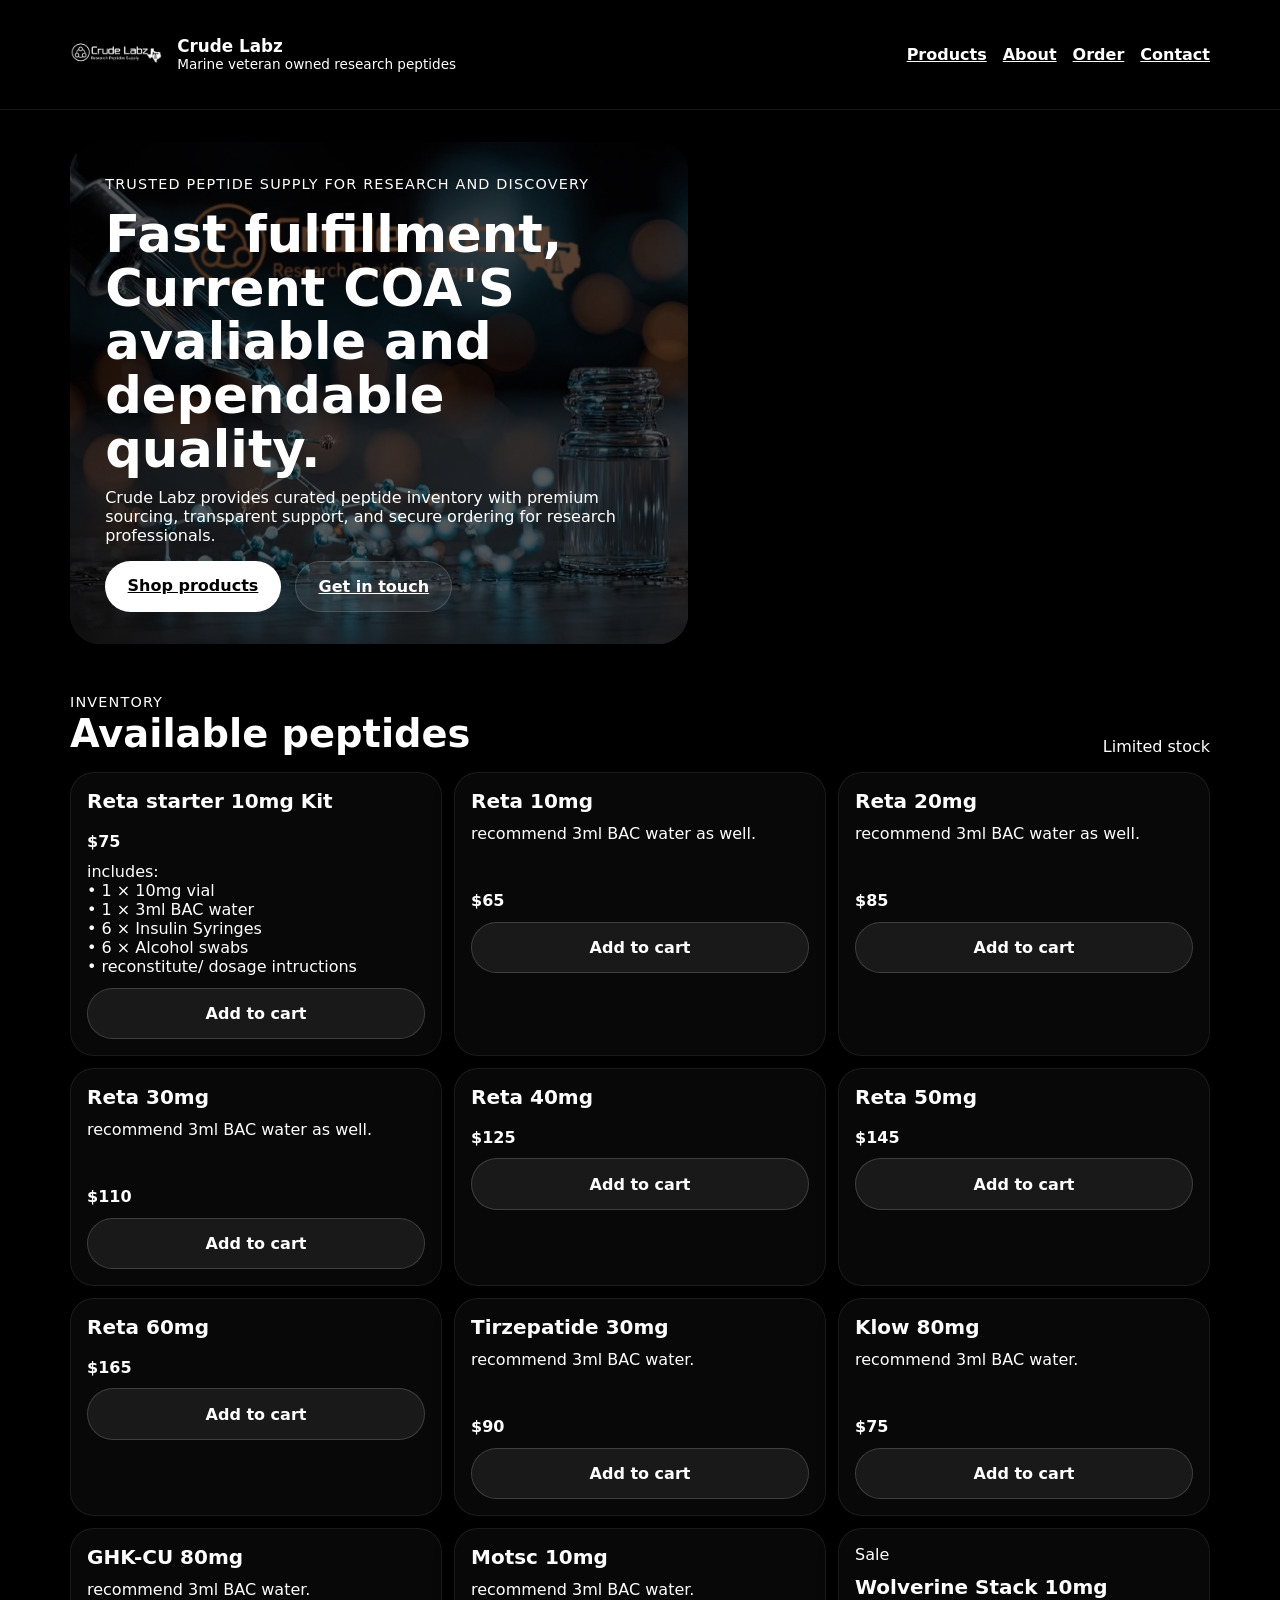
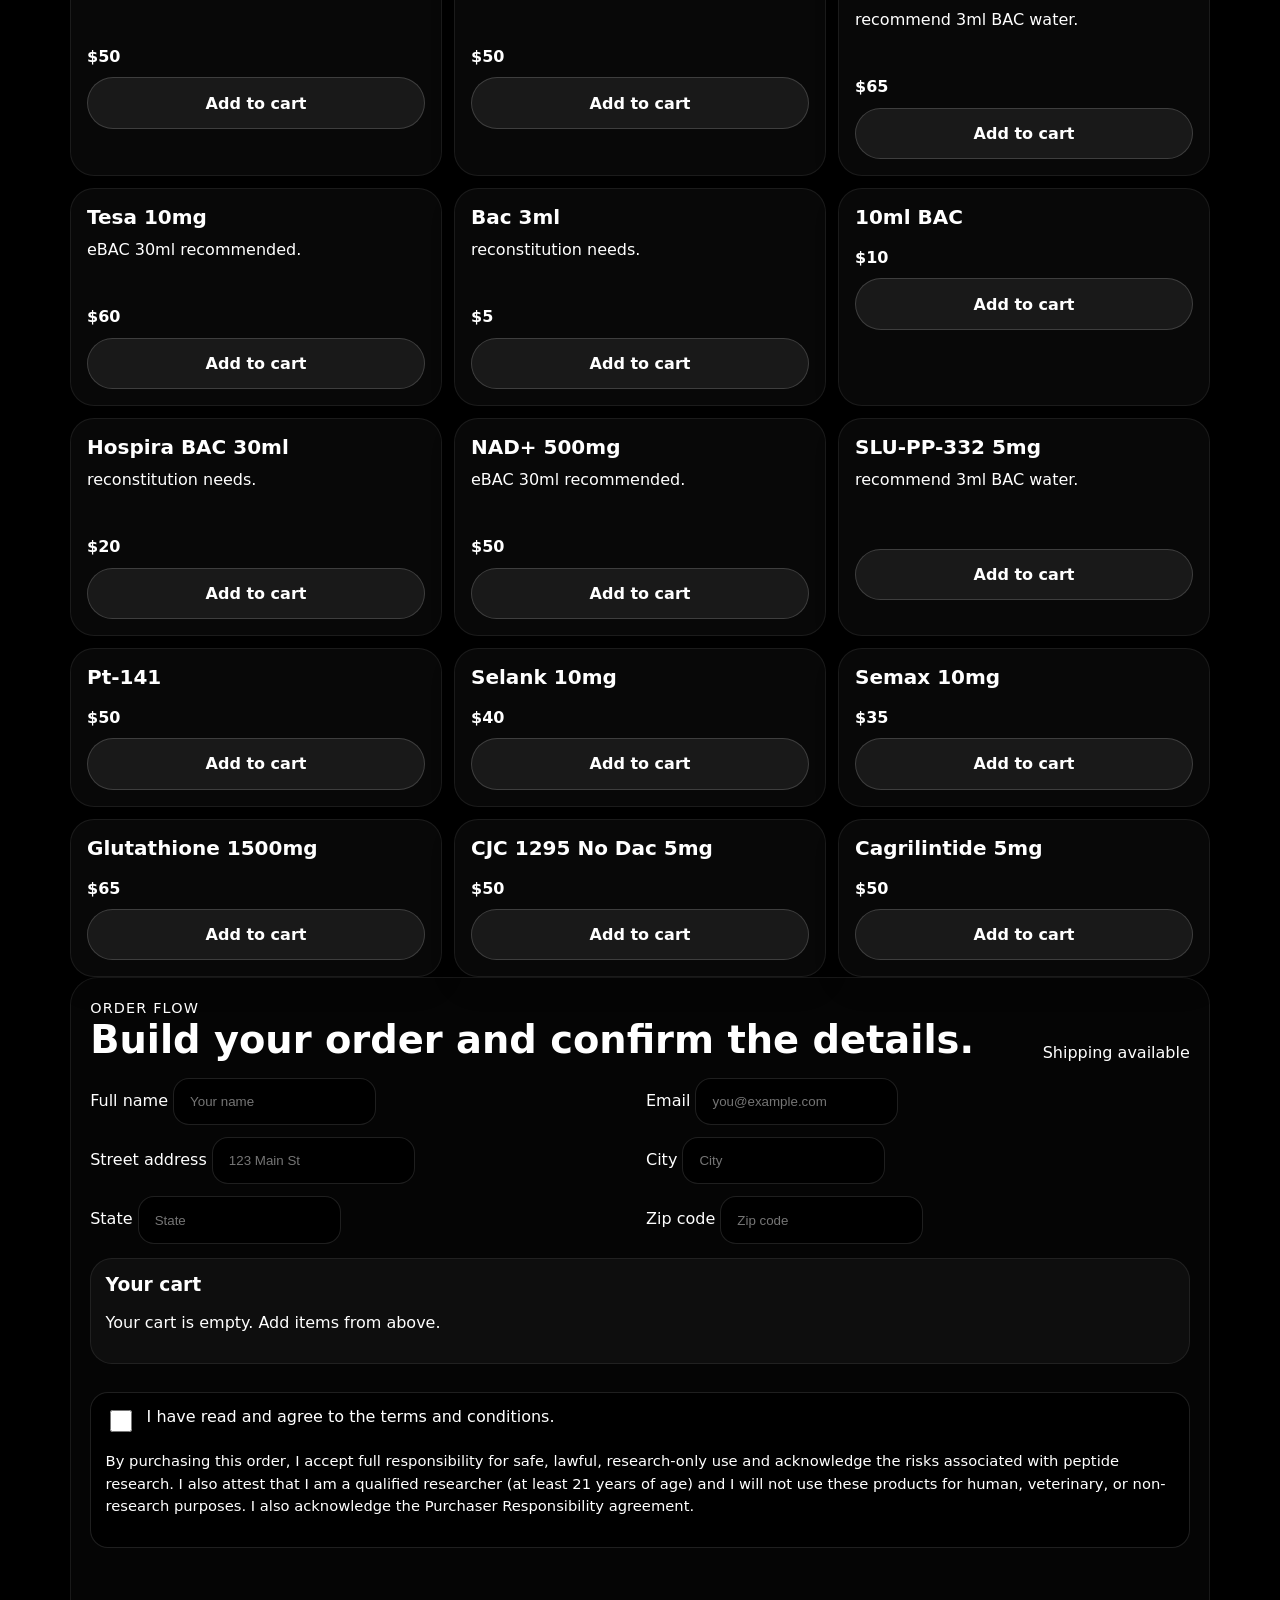
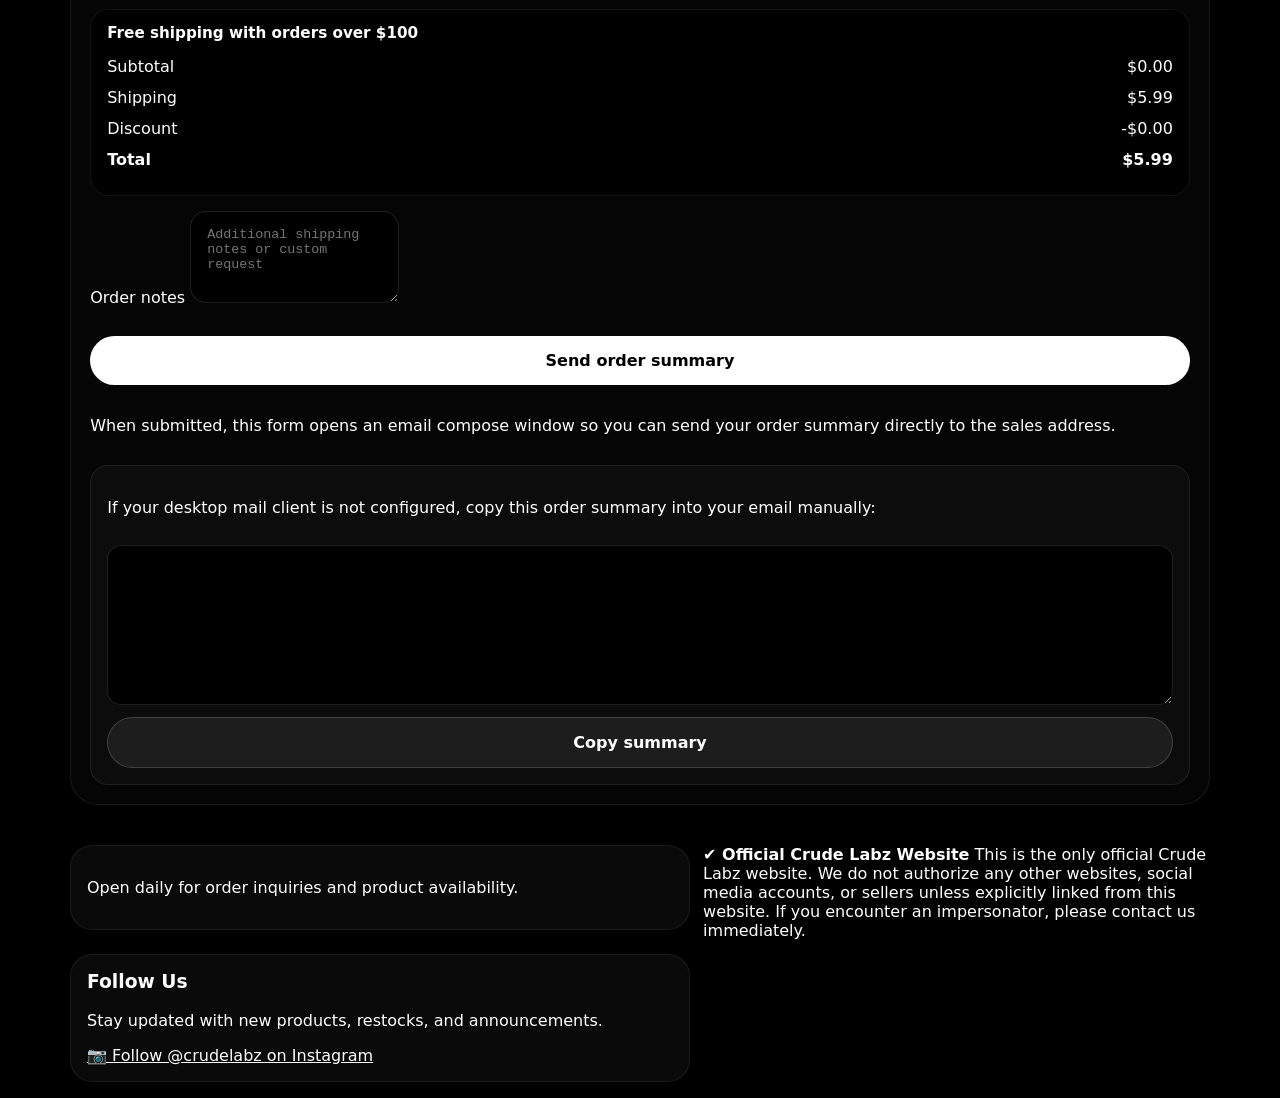
==== commit 18a2d376: "Update print statement from 'Hello' to 'Goodbye'" ====
--- a/index.html
+++ b/index.html
@@ -51,7 +51,6 @@
             </div>
             <div class="products">
                 <article class="card">
-                    <span class="tag">Sale</span>
                     <h3>Reta starter 10mg Kit</h3>
                     <div class="price">$75</div>
                     <p class="product-description">
@@ -65,21 +64,18 @@
                     <button type="button" class="btn btn-secondary add-cart" data-product="Reta starter 10mg Kit">Add to cart</button>
                 </article>
                 <article class="card">
-                    <span class="tag">Sale</span>
                     <h3>Reta 10mg</h3>
                     <p class="product-description">recommend 3ml BAC water as well.</p>
                     <div class="price">$65</div>
                     <button type="button" class="btn btn-secondary add-cart" data-product="Reta 10mg">Add to cart</button>
                 </article>
                 <article class="card">
-                    <span class="tag">Sale</span>
                     <h3>Reta 20mg</h3>
                     <p class="product-description">recommend 3ml BAC water as well.</p>
                     <div class="price">$85</div>
                     <button type="button" class="btn btn-secondary add-cart" data-product="Reta 20mg">Add to cart</button>
                 </article>
                 <article class="card">
-                    <span class="tag">Sale</span>
                     <h3>Reta 30mg</h3>
                     <p class="product-description">recommend 3ml BAC water as well.</p>
                     <div class="price">$110</div>
@@ -104,49 +100,43 @@
 </article>
 
                 <article class="card">
-                    <span class="tag">Sale</span>
                     <h3>Tirzepatide 30mg</h3>
-                    <p class="product-description">recommend 3ml BAC water as well.</p>
+                    <p class="product-description">recommend 3ml BAC water.</p>
                     <div class="price">$90</div>
                     <button type="button" class="btn btn-secondary add-cart" data-product="Tirzepatide 30mg">Add to cart</button>
                 </article>
                 <article class="card">
-                    <span class="tag">Sale</span>
                     <h3>Klow 80mg</h3>
-                    <p class="product-description">recommend 3ml BAC water as well.</p>
+                    <p class="product-description">recommend 3ml BAC water.</p>
                     <div class="price">$75</div>
                     <button type="button" class="btn btn-secondary add-cart" data-product="Klow 80mg">Add to cart</button>
                 </article>
-                <article class="card">
-                    <span class="tag">Sale</span>
+                    <article class="card">
+                    <h3>GHK-CU 80mg</h3>
+                    <p class="product-description">recommend 3ml BAC water.</p>
+                    <div class="price">$50</div>
+                    <button type="button" class="btn btn-secondary add-cart" data-product="GHK-CU 100mg">Add to cart</button>
+                </article>
+                <article class="card">
                     <h3>Motsc 10mg</h3>
-                    <p class="product-description">recommend 3ml BAC water as well.</p>
+                    <p class="product-description">recommend 3ml BAC water.</p>
                     <div class="price">$50</div>
                     <button type="button" class="btn btn-secondary add-cart" data-product="Motsc 10mg">Add to cart</button>
                 </article>
                 <article class="card">
                     <span class="tag">Sale</span>
-                    <h3>GHK-CU 80mg</h3>
-                    <p class="product-description">recommend 3ml BAC water as well.</p>
-                    <div class="price">$50</div>
-                    <button type="button" class="btn btn-secondary add-cart" data-product="GHK-CU 100mg">Add to cart</button>
-                </article>
-                <article class="card">
-                    <span class="tag">Sale</span>
                     <h3>Wolverine Stack 10mg</h3>
-                    <p class="product-description">recommend 3ml BAC water as well.</p>
+                    <p class="product-description">recommend 3ml BAC water.</p>
                     <div class="price">$65</div>
                     <button type="button" class="btn btn-secondary add-cart" data-product="Wolverine Stack 10mg">Add to cart</button>
                 </article>
                 <article class="card">
-                    <span class="tag">Sale</span>
                     <h3>Tesa 10mg</h3>
-                    <p class="product-description">eBAC 30ml recommended as well.</p>
+                    <p class="product-description">eBAC 30ml recommended.</p>
                     <div class="price">$60</div>
                     <button type="button" class="btn btn-secondary add-cart" data-product="Tesa 10mg">Add to cart</button>
                 </article>
                 <article class="card">
-                    <span class="tag">Sale</span>
                     <h3>Bac 3ml</h3>
                     <p class="product-description">reconstitution needs.</p>
                     <div class="price">$5</div>
@@ -159,21 +149,18 @@
 </article>
 
                 <article class="card">
-                    <span class="tag">Sale</span>
                     <h3>Hospira BAC 30ml</h3>
                     <p class="product-description">reconstitution needs.</p>
                     <div class="price">$20</div>
                     <button type="button" class="btn btn-secondary add-cart" data-product="Hospira BAC 30ml">Add to cart</button>
                 </article>
                 <article class="card">
-                    <span class="tag">Sale</span>
                     <h3>NAD+ 500mg</h3>
-                    <p class="product-description">eBAC 30ml recommended as well.</p>
+                    <p class="product-description">eBAC 30ml recommended.</p>
                     <div class="price">$50</div>
                     <button type="button" class="btn btn-secondary add-cart" data-product="NAD+ 500mg">Add to cart</button>
                 </article>
                 <article class="card">
-                    <span class="tag">Sale</span>
                     <h3>SLU-PP-332 5mg</h3>
                     <p class="product-description">recommend 3ml BAC water.</p>
                     <div class="price"></div>
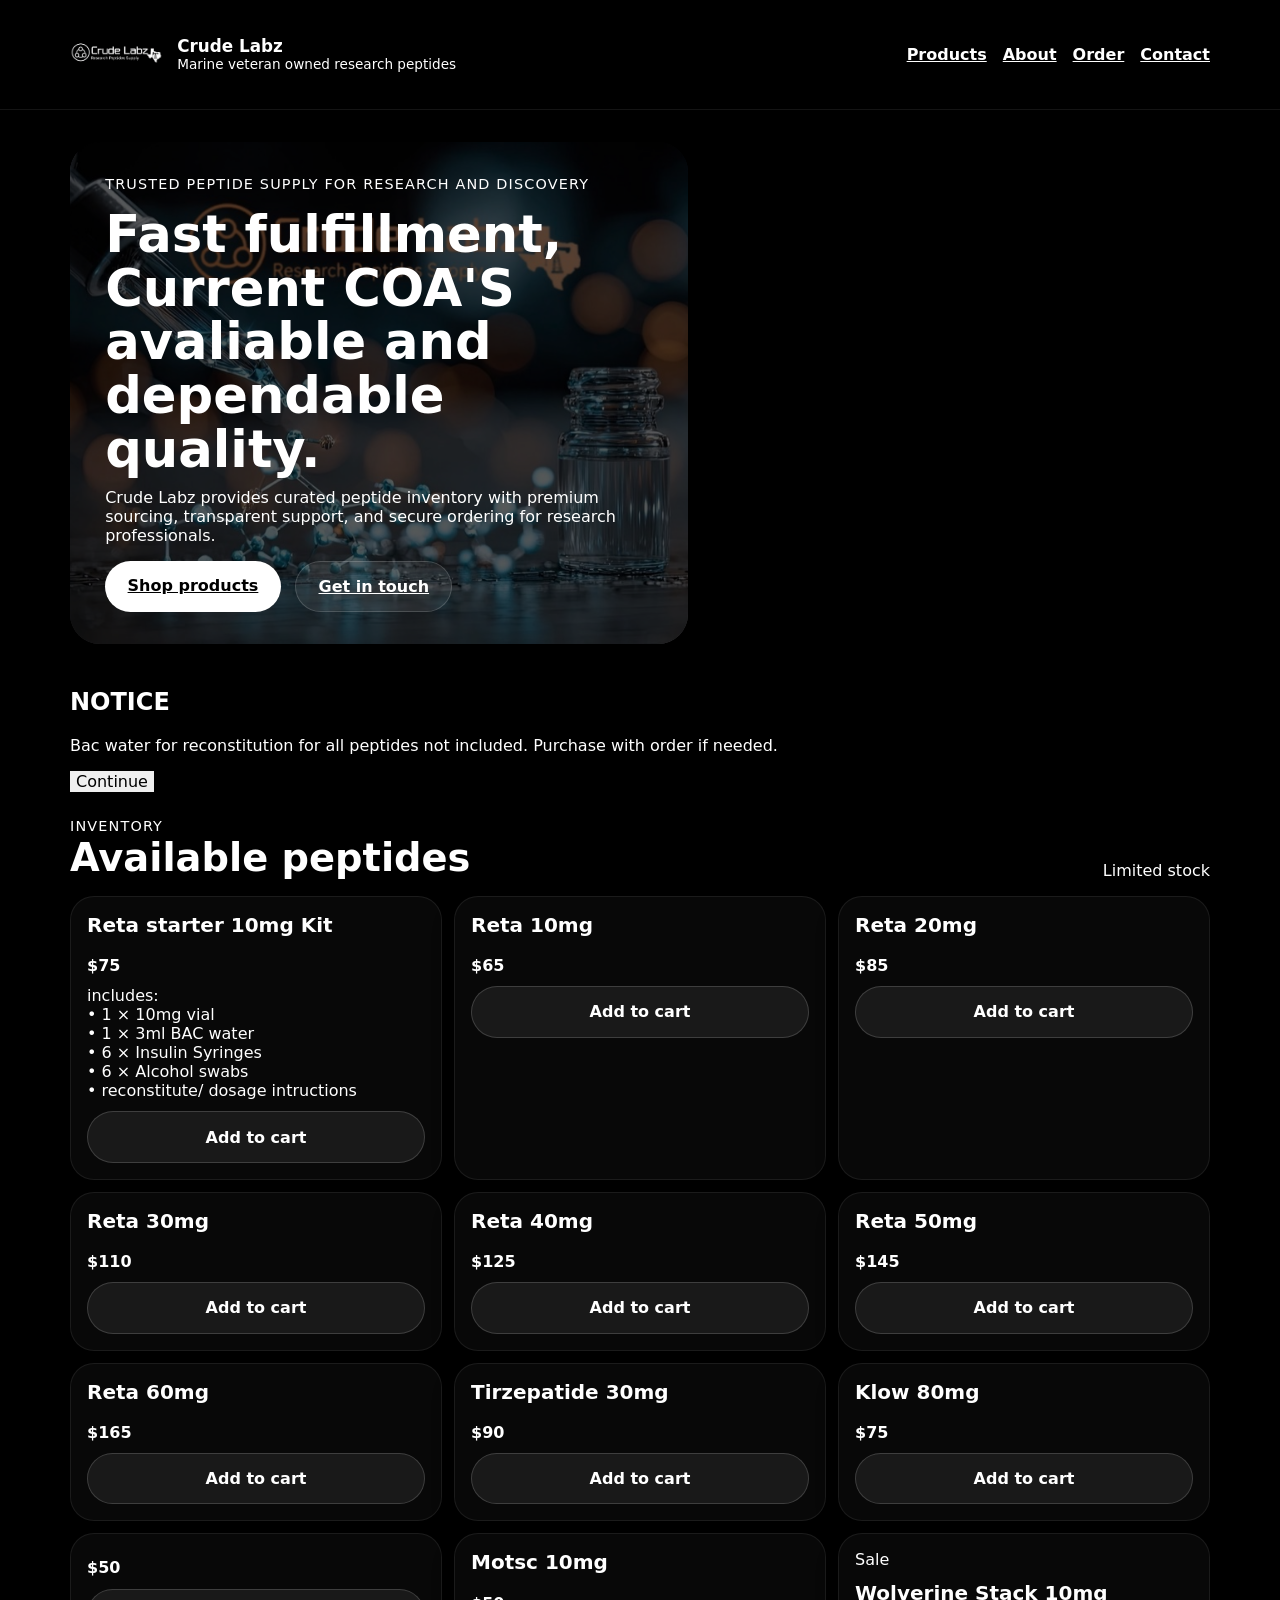
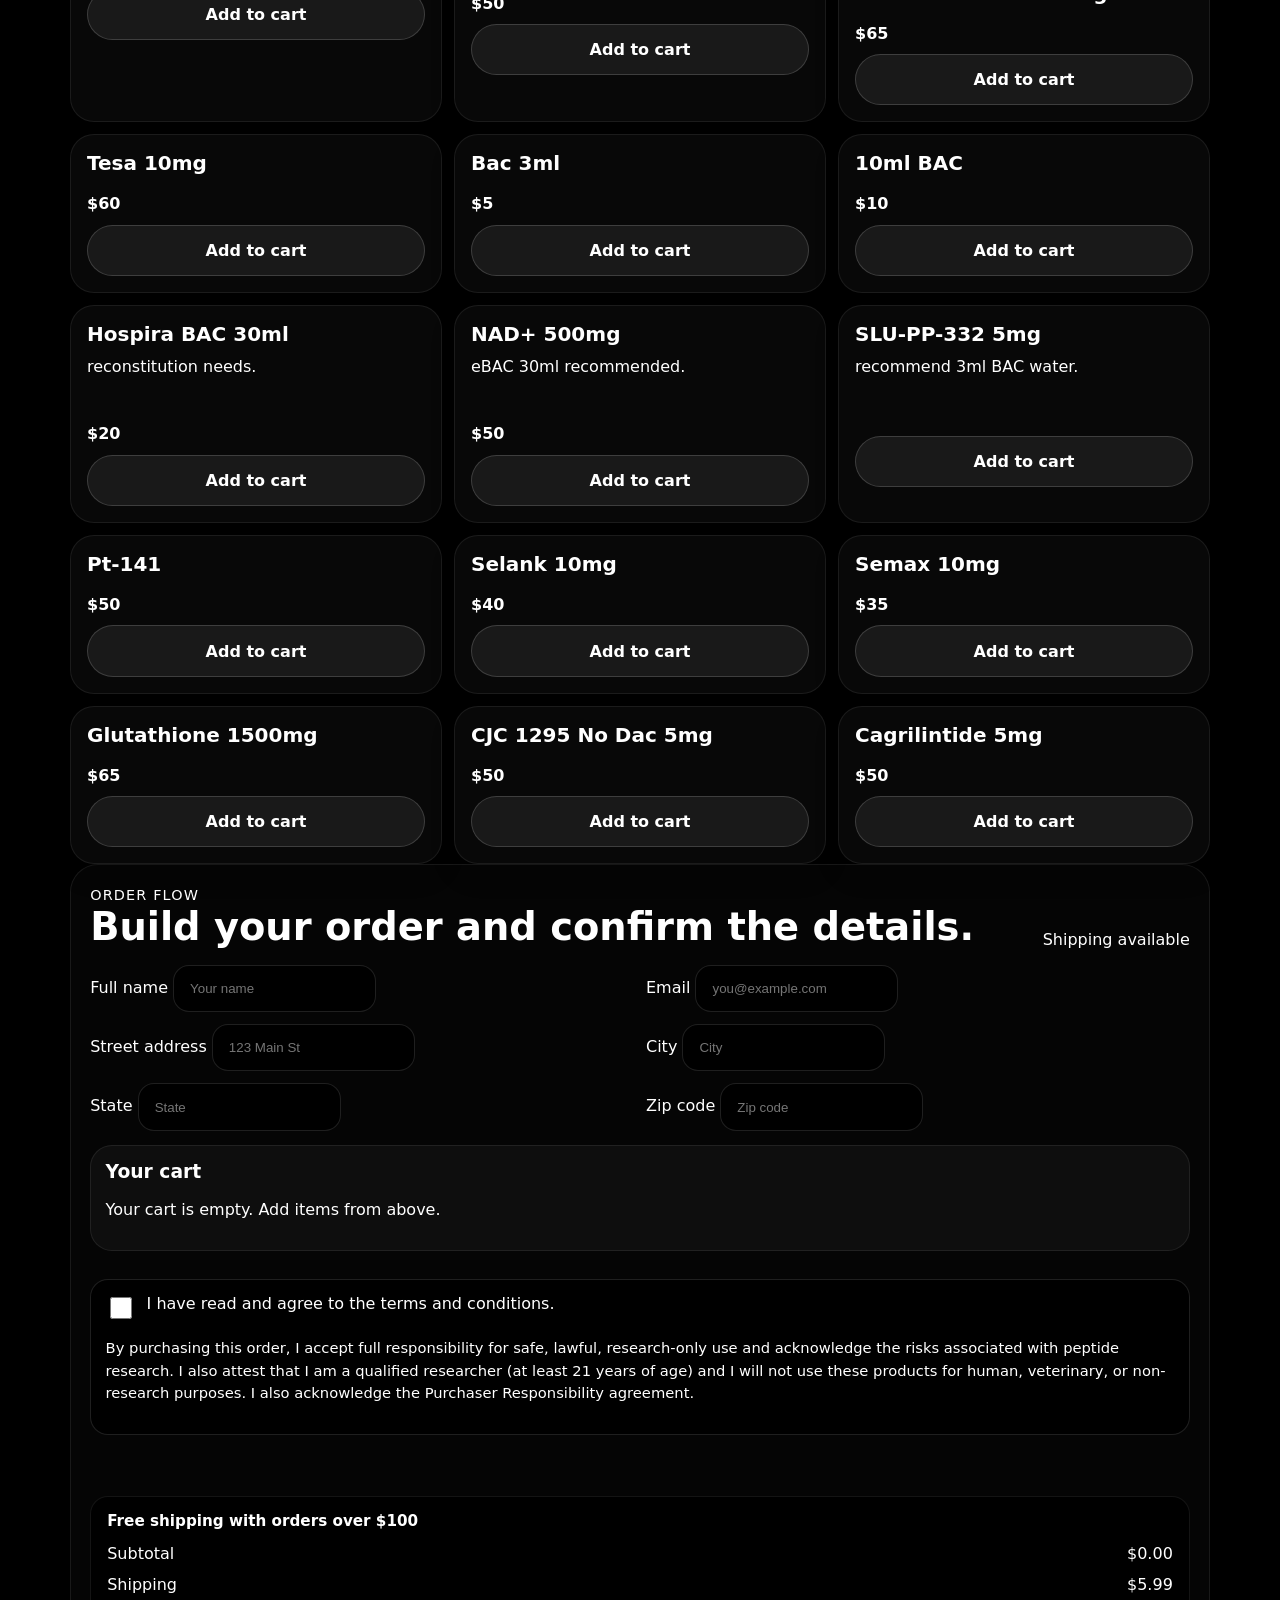
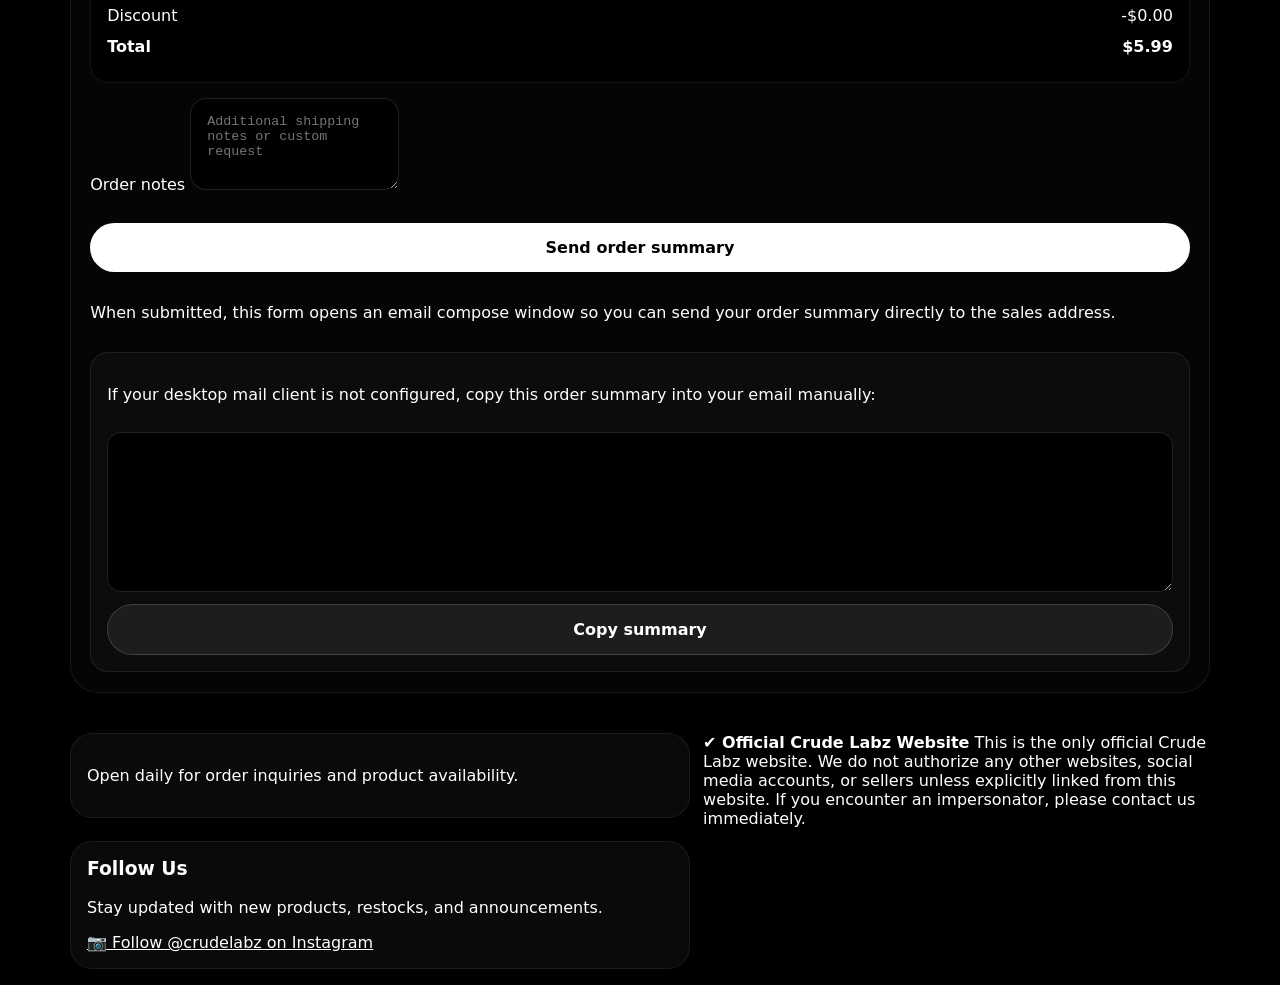
==== commit 1d25440a: "Update index.html" ====
--- a/index.html
+++ b/index.html
@@ -40,6 +40,19 @@
                 </div>
             </div>
         </section>
+              <div id="notice" class="notice-overlay">
+    <div class="notice-box">
+        <h2>NOTICE</h2>
+        <p>Bac water for reconstitution for all peptides not included. Purchase with order if needed.</p>
+        <button onclick="closeNotice()">Continue</button>
+    </div>
+</div>
+
+<script>
+function closeNotice() {
+    document.getElementById("notice").style.display = "none";
+}
+</script>
 
         <section id="products" class="section-block">
             <div class="section-title">
@@ -65,19 +78,16 @@
                 </article>
                 <article class="card">
                     <h3>Reta 10mg</h3>
-                    <p class="product-description">recommend 3ml BAC water as well.</p>
                     <div class="price">$65</div>
                     <button type="button" class="btn btn-secondary add-cart" data-product="Reta 10mg">Add to cart</button>
                 </article>
                 <article class="card">
                     <h3>Reta 20mg</h3>
-                    <p class="product-description">recommend 3ml BAC water as well.</p>
                     <div class="price">$85</div>
                     <button type="button" class="btn btn-secondary add-cart" data-product="Reta 20mg">Add to cart</button>
                 </article>
                 <article class="card">
                     <h3>Reta 30mg</h3>
-                    <p class="product-description">recommend 3ml BAC water as well.</p>
                     <div class="price">$110</div>
                     <button type="button" class="btn btn-secondary add-cart" data-product="Reta 30mg">Add to cart</button>
                 </article>
@@ -101,44 +111,36 @@
 
                 <article class="card">
                     <h3>Tirzepatide 30mg</h3>
-                    <p class="product-description">recommend 3ml BAC water.</p>
                     <div class="price">$90</div>
                     <button type="button" class="btn btn-secondary add-cart" data-product="Tirzepatide 30mg">Add to cart</button>
                 </article>
                 <article class="card">
                     <h3>Klow 80mg</h3>
-                    <p class="product-description">recommend 3ml BAC water.</p>
                     <div class="price">$75</div>
                     <button type="button" class="btn btn-secondary add-cart" data-product="Klow 80mg">Add to cart</button>
                 </article>
                     <article class="card">
-                    <h3>GHK-CU 80mg</h3>
-                    <p class="product-description">recommend 3ml BAC water.</p>
                     <div class="price">$50</div>
                     <button type="button" class="btn btn-secondary add-cart" data-product="GHK-CU 100mg">Add to cart</button>
                 </article>
                 <article class="card">
                     <h3>Motsc 10mg</h3>
-                    <p class="product-description">recommend 3ml BAC water.</p>
                     <div class="price">$50</div>
                     <button type="button" class="btn btn-secondary add-cart" data-product="Motsc 10mg">Add to cart</button>
                 </article>
                 <article class="card">
                     <span class="tag">Sale</span>
                     <h3>Wolverine Stack 10mg</h3>
-                    <p class="product-description">recommend 3ml BAC water.</p>
                     <div class="price">$65</div>
                     <button type="button" class="btn btn-secondary add-cart" data-product="Wolverine Stack 10mg">Add to cart</button>
                 </article>
                 <article class="card">
                     <h3>Tesa 10mg</h3>
-                    <p class="product-description">eBAC 30ml recommended.</p>
                     <div class="price">$60</div>
                     <button type="button" class="btn btn-secondary add-cart" data-product="Tesa 10mg">Add to cart</button>
                 </article>
                 <article class="card">
                     <h3>Bac 3ml</h3>
-                    <p class="product-description">reconstitution needs.</p>
                     <div class="price">$5</div>
                     <button type="button" class="btn btn-secondary add-cart" data-product="Bac 3ml">Add to cart</button>
                 </article>
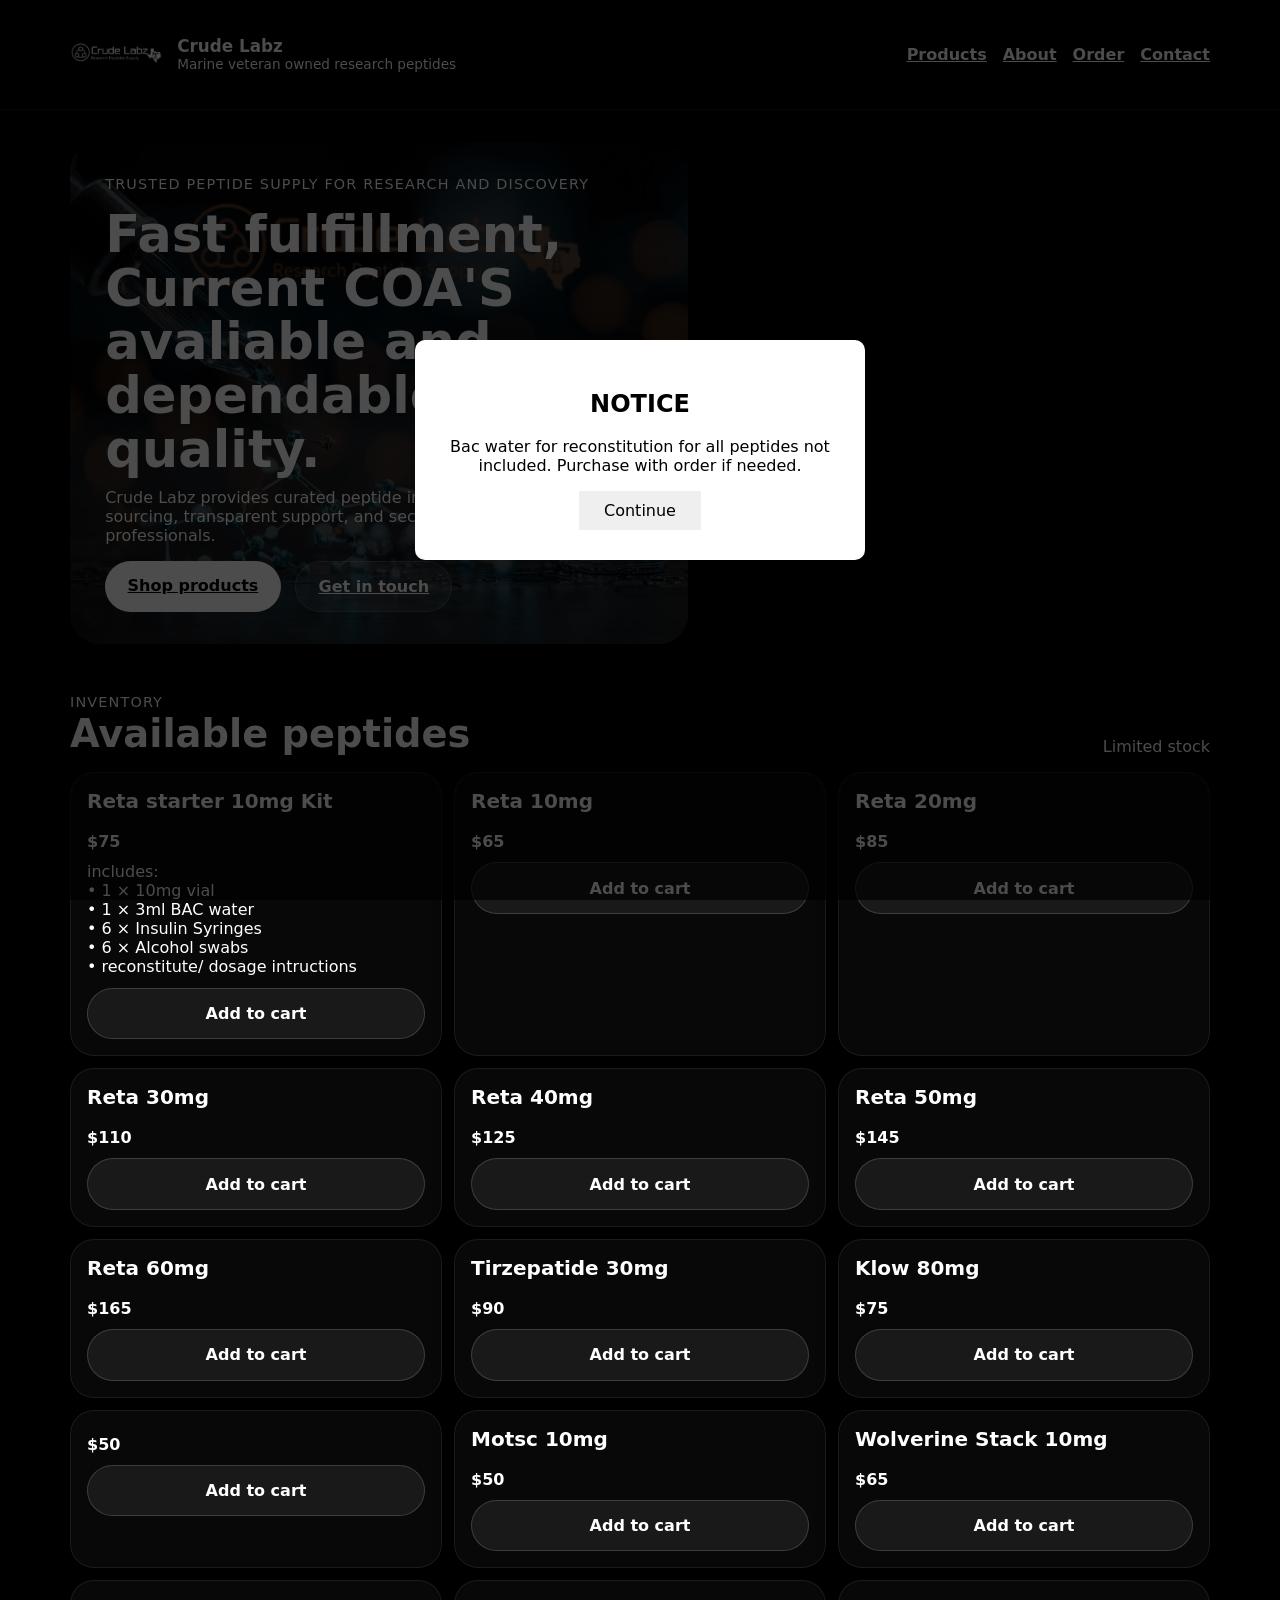
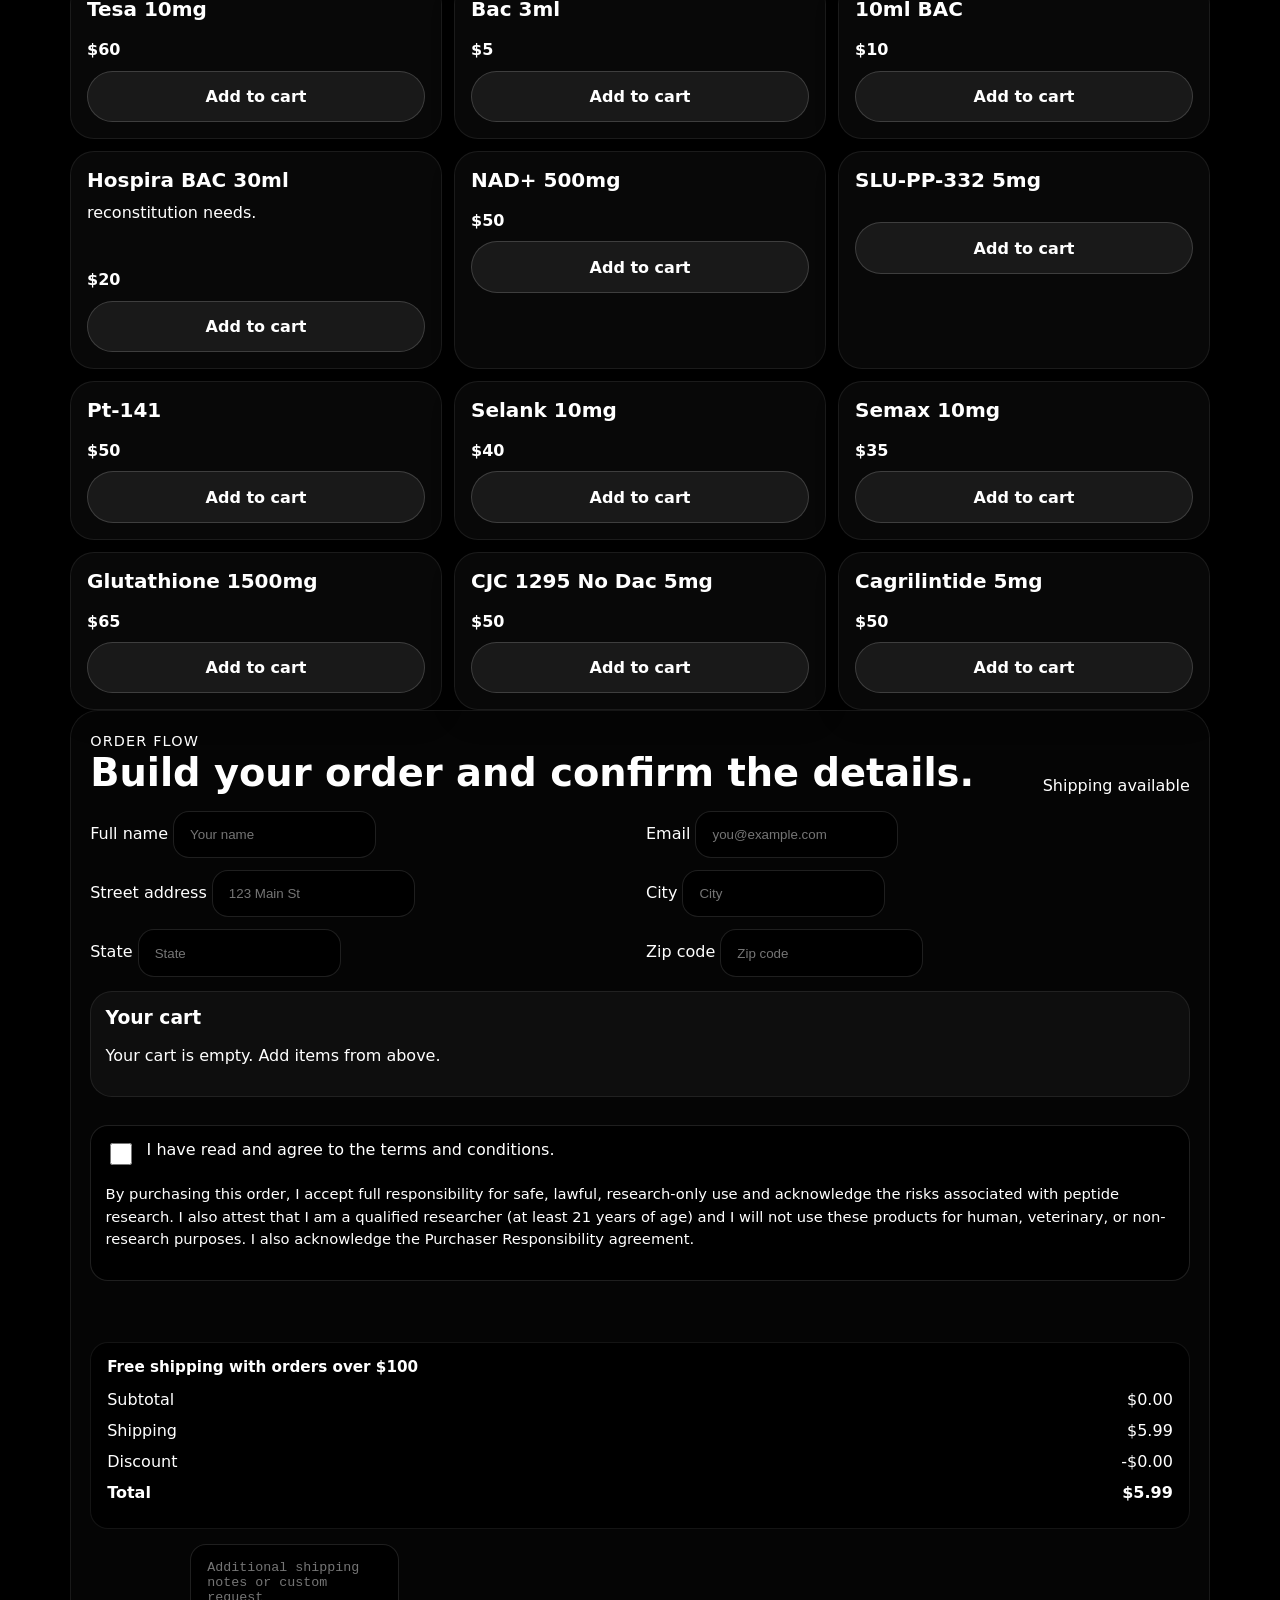
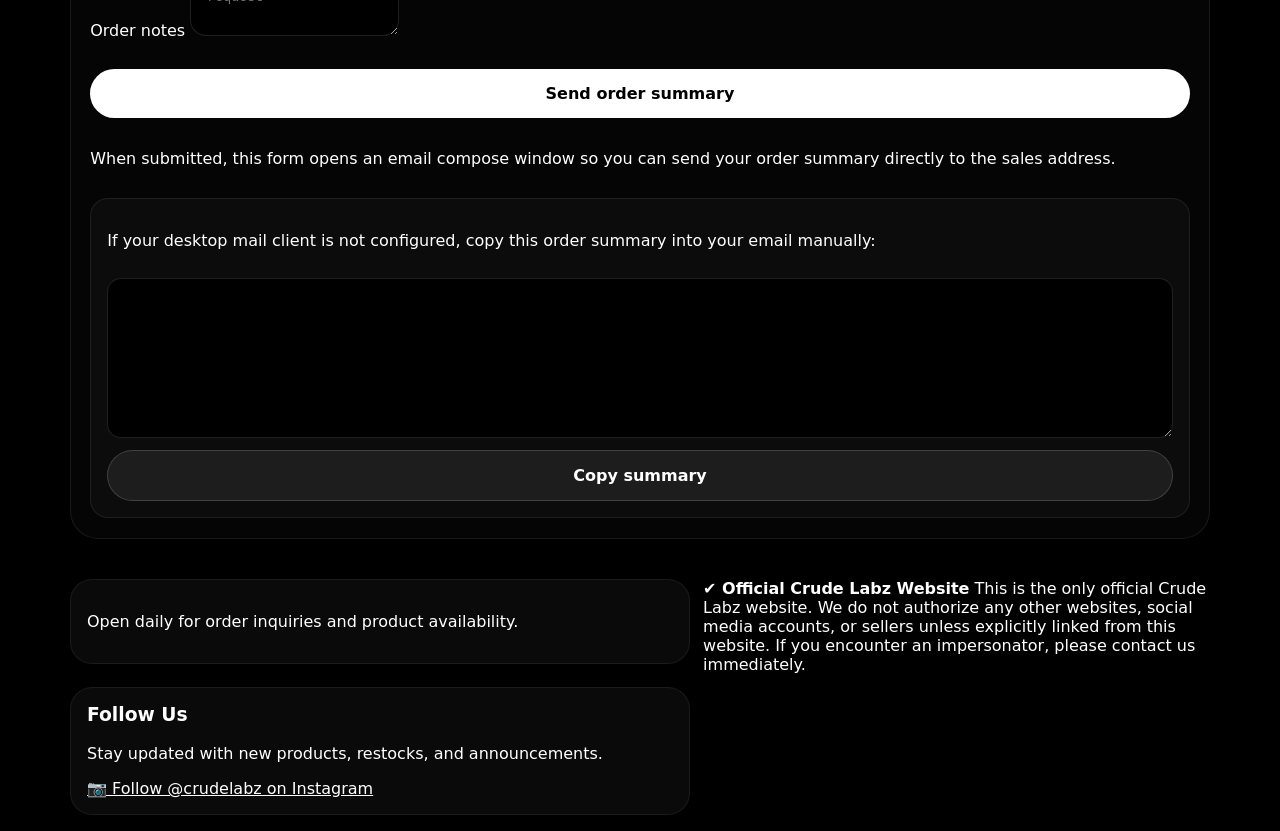
==== commit 58d28cfa: "Update index.html" ====
--- a/index.html
+++ b/index.html
@@ -129,7 +129,6 @@
                     <button type="button" class="btn btn-secondary add-cart" data-product="Motsc 10mg">Add to cart</button>
                 </article>
                 <article class="card">
-                    <span class="tag">Sale</span>
                     <h3>Wolverine Stack 10mg</h3>
                     <div class="price">$65</div>
                     <button type="button" class="btn btn-secondary add-cart" data-product="Wolverine Stack 10mg">Add to cart</button>
@@ -158,13 +157,12 @@
                 </article>
                 <article class="card">
                     <h3>NAD+ 500mg</h3>
-                    <p class="product-description">eBAC 30ml recommended.</p>
                     <div class="price">$50</div>
                     <button type="button" class="btn btn-secondary add-cart" data-product="NAD+ 500mg">Add to cart</button>
                 </article>
                 <article class="card">
                     <h3>SLU-PP-332 5mg</h3>
-                    <p class="product-description">recommend 3ml BAC water.</p>
+
                     <div class="price"></div>
                       <button type="button" class="btn btn-secondary add-cart" data-product="SLU-PP-332 5mg">Add to cart</button>
                 </article>
--- a/css/style.css
+++ b/css/style.css
@@ -63,6 +63,31 @@
     opacity: 1;
     transform: translateY(0);
 }
+.notice-overlay {
+    position: fixed;
+    inset: 0;
+    background: rgba(0,0,0,0.7);
+    display: flex;
+    align-items: center;
+    justify-content: center;
+    z-index: 99999;
+}
+
+.notice-box {
+    background: white;
+    color: black;
+    padding: 30px;
+    width: 90%;
+    max-width: 450px;
+    text-align: center;
+    border-radius: 10px;
+}
+
+.notice-box button {
+    padding: 10px 25px;
+    border: none;
+    cursor: pointer;
+}
 
 header {
     position: sticky;
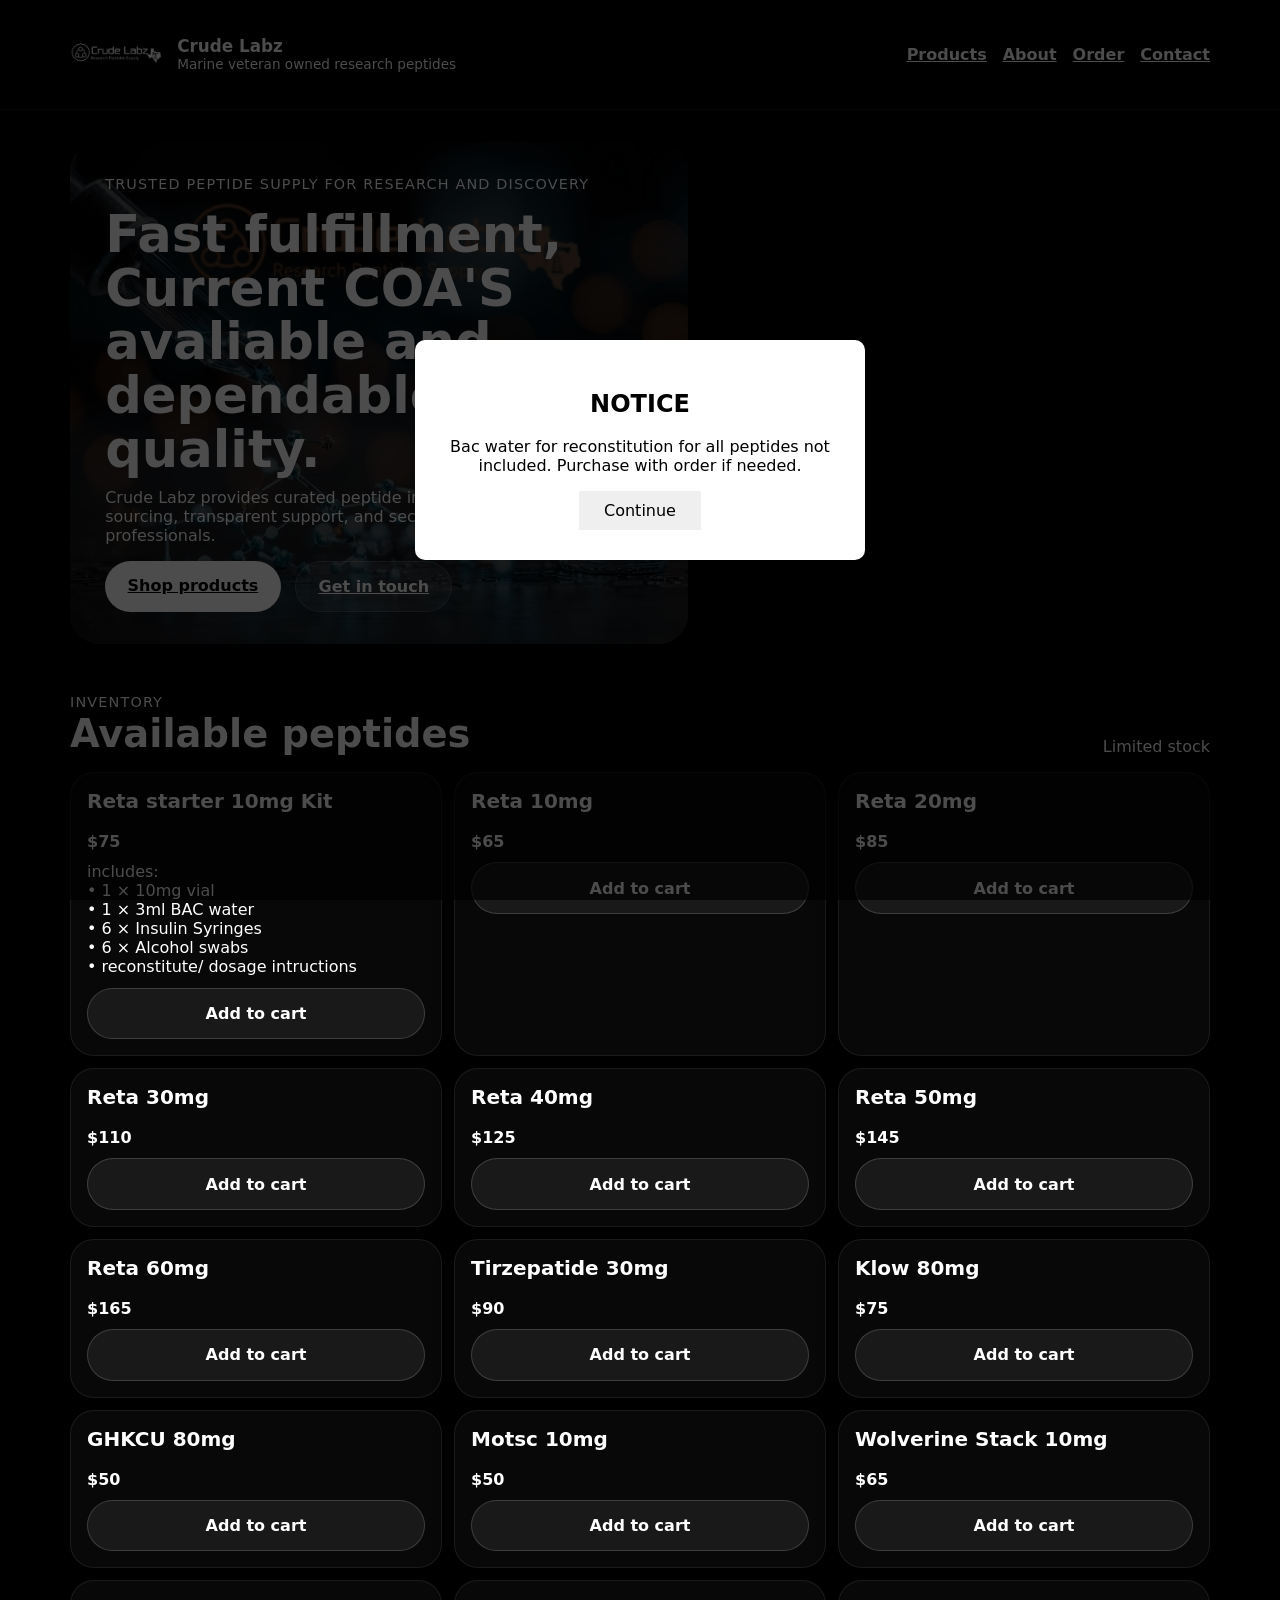
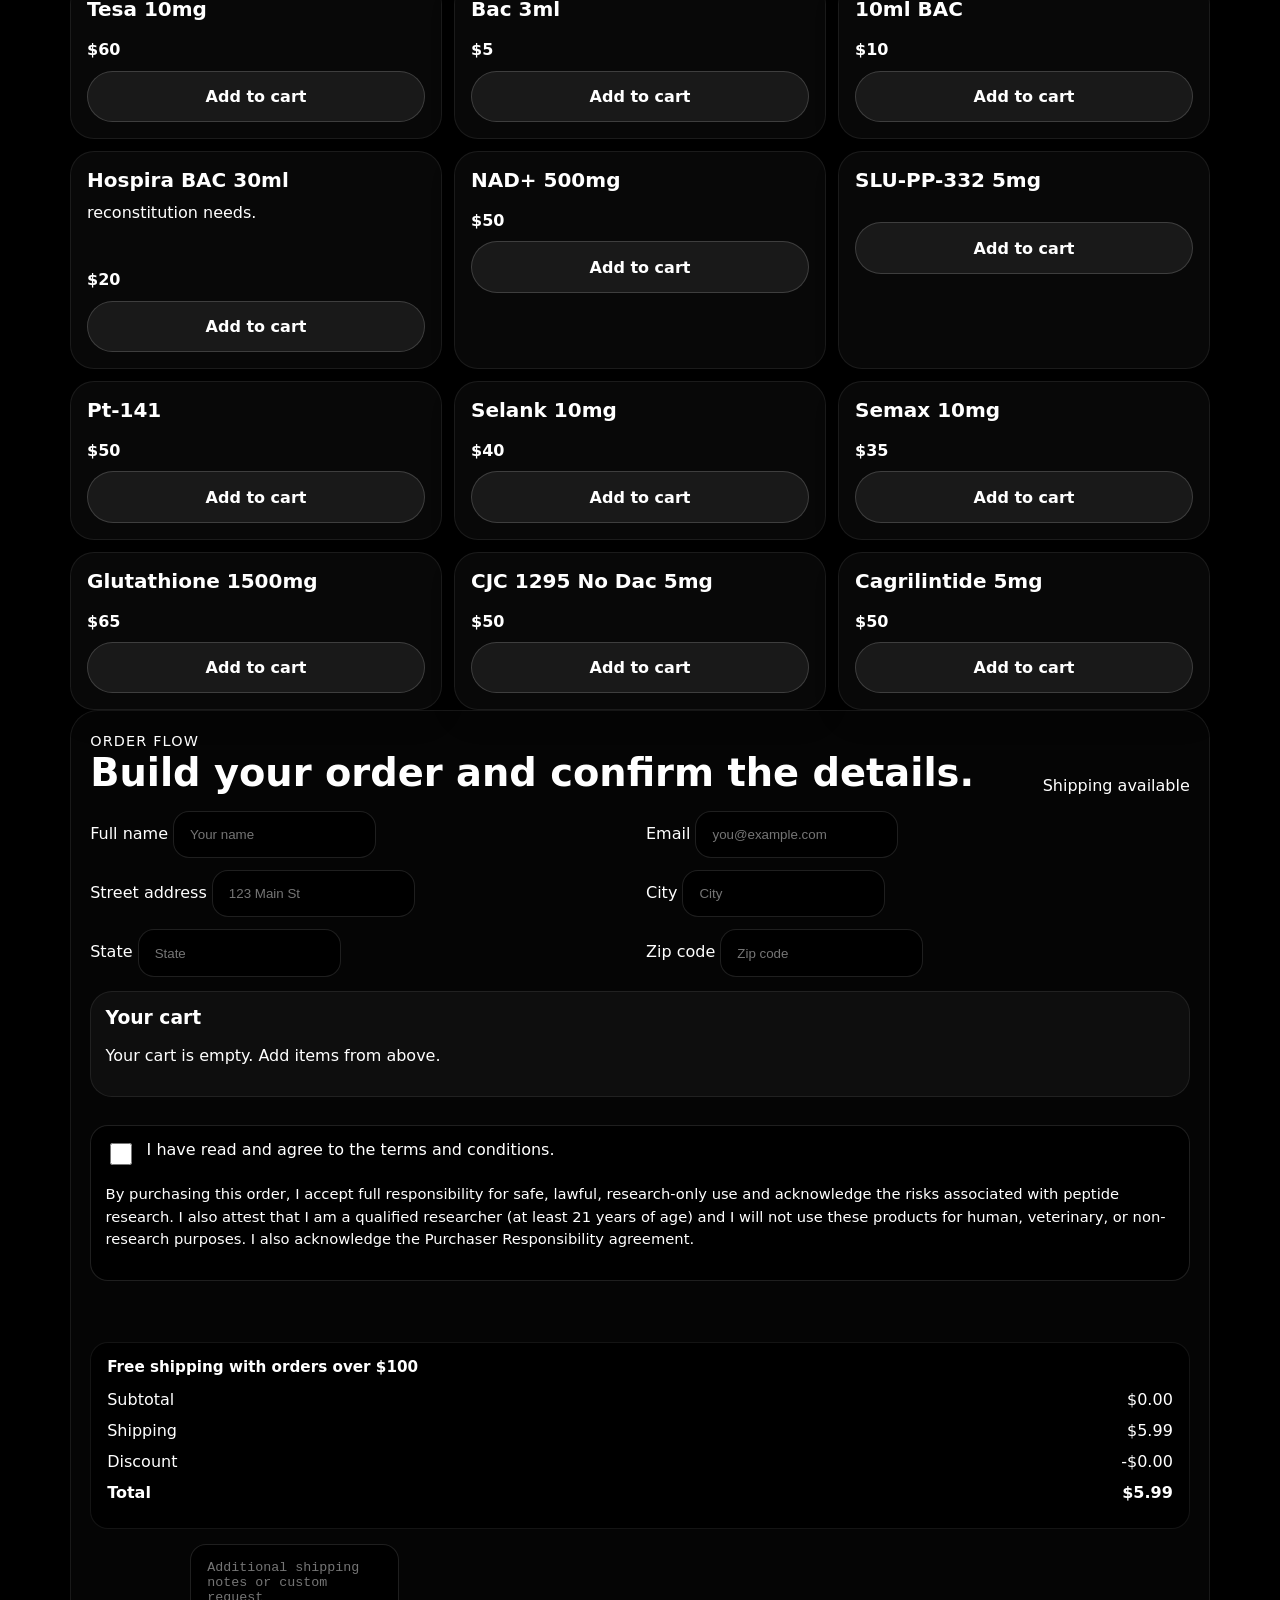
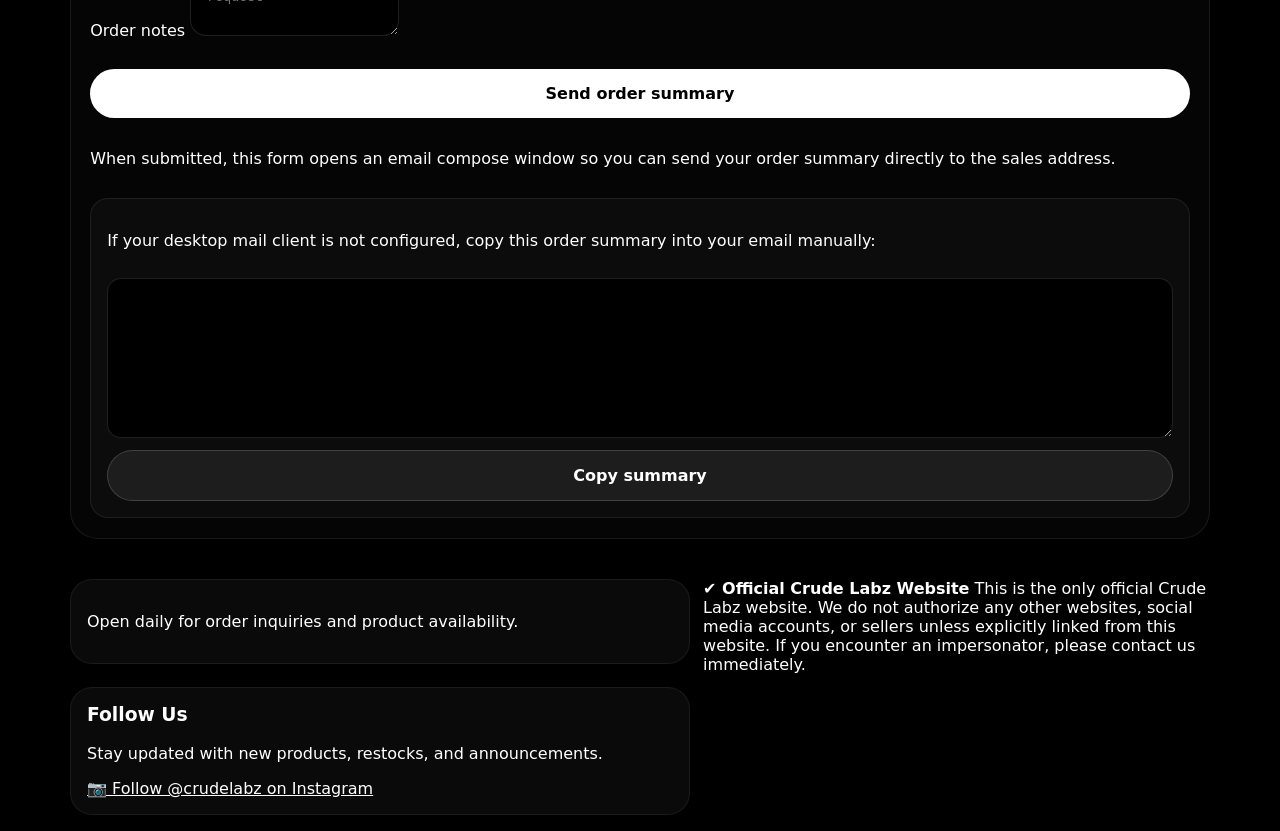
==== commit 3e1689a2: "Fix HTML encoding issues in index.html" ====
--- a/index.html
+++ b/index.html
@@ -120,6 +120,7 @@
                     <button type="button" class="btn btn-secondary add-cart" data-product="Klow 80mg">Add to cart</button>
                 </article>
                     <article class="card">
+                      <h3>GHKCU 80mg</h3>   
                     <div class="price">$50</div>
                     <button type="button" class="btn btn-secondary add-cart" data-product="GHK-CU 100mg">Add to cart</button>
                 </article>
